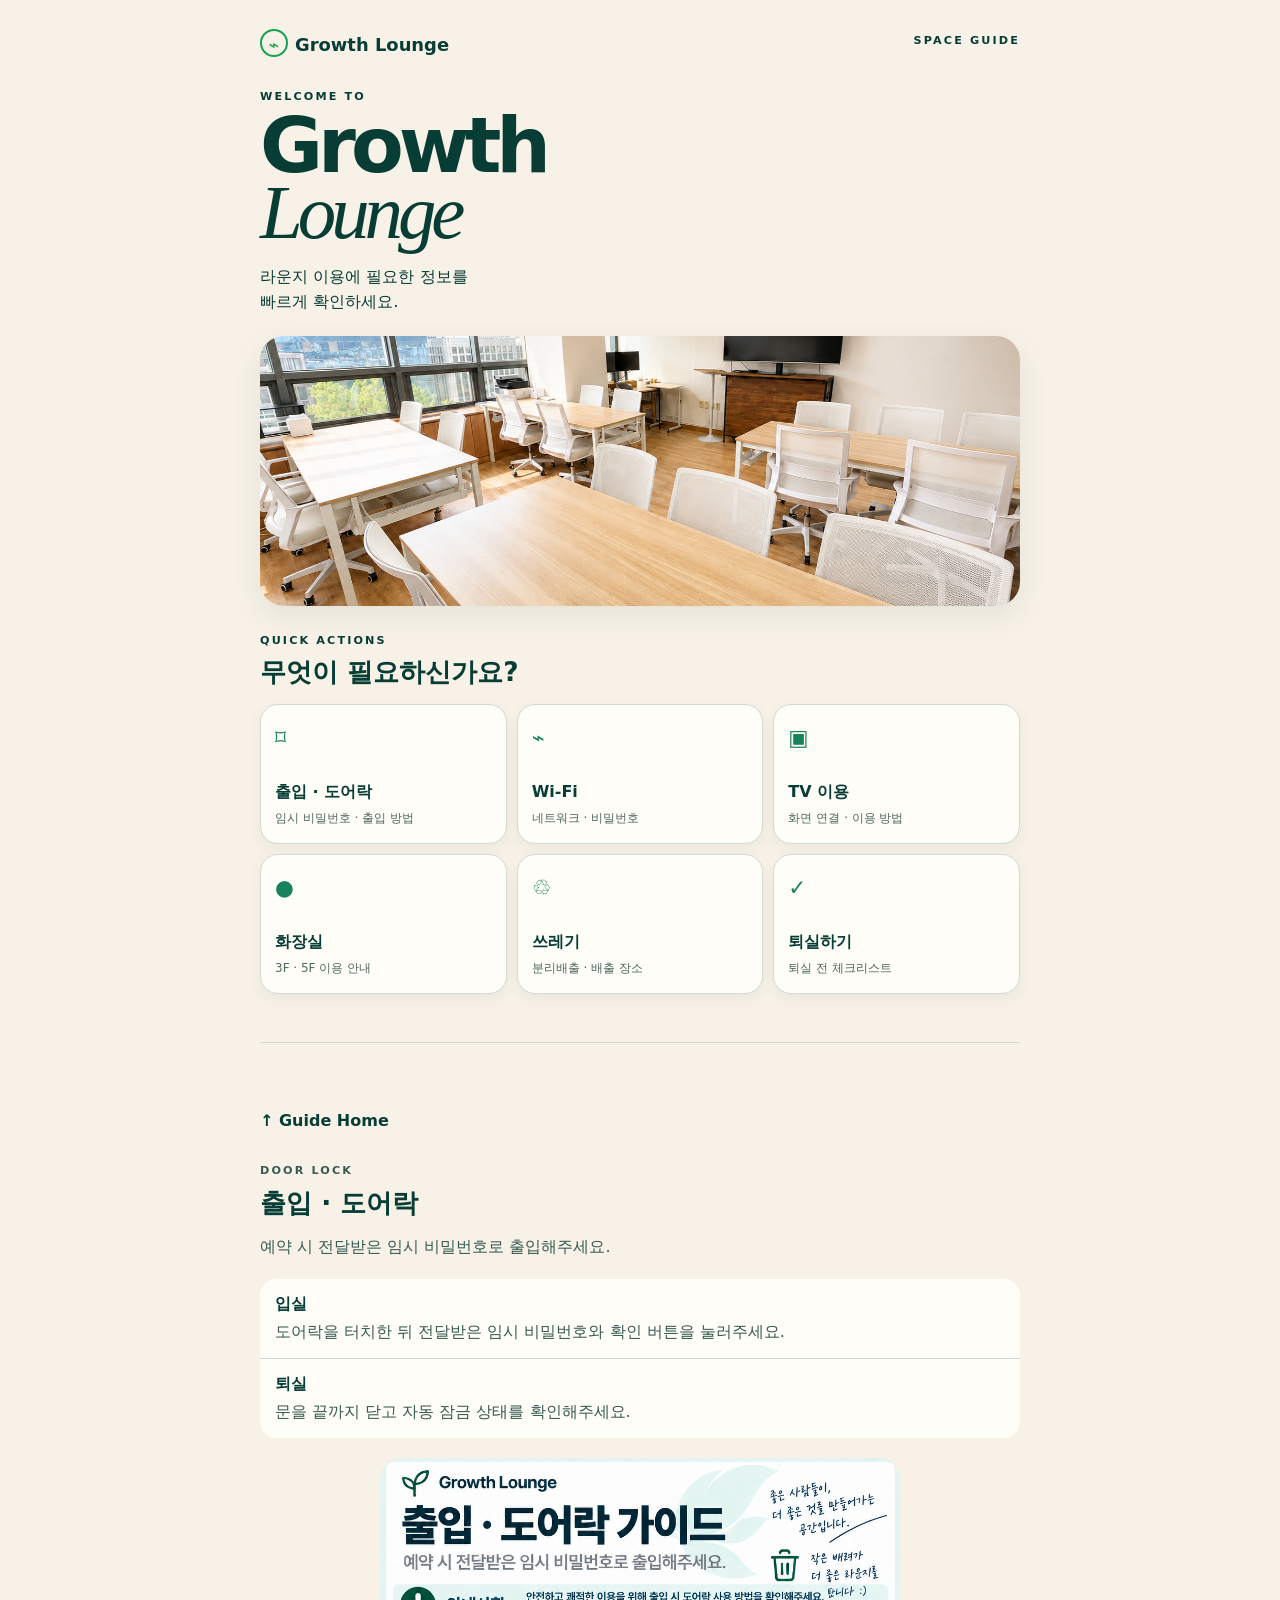
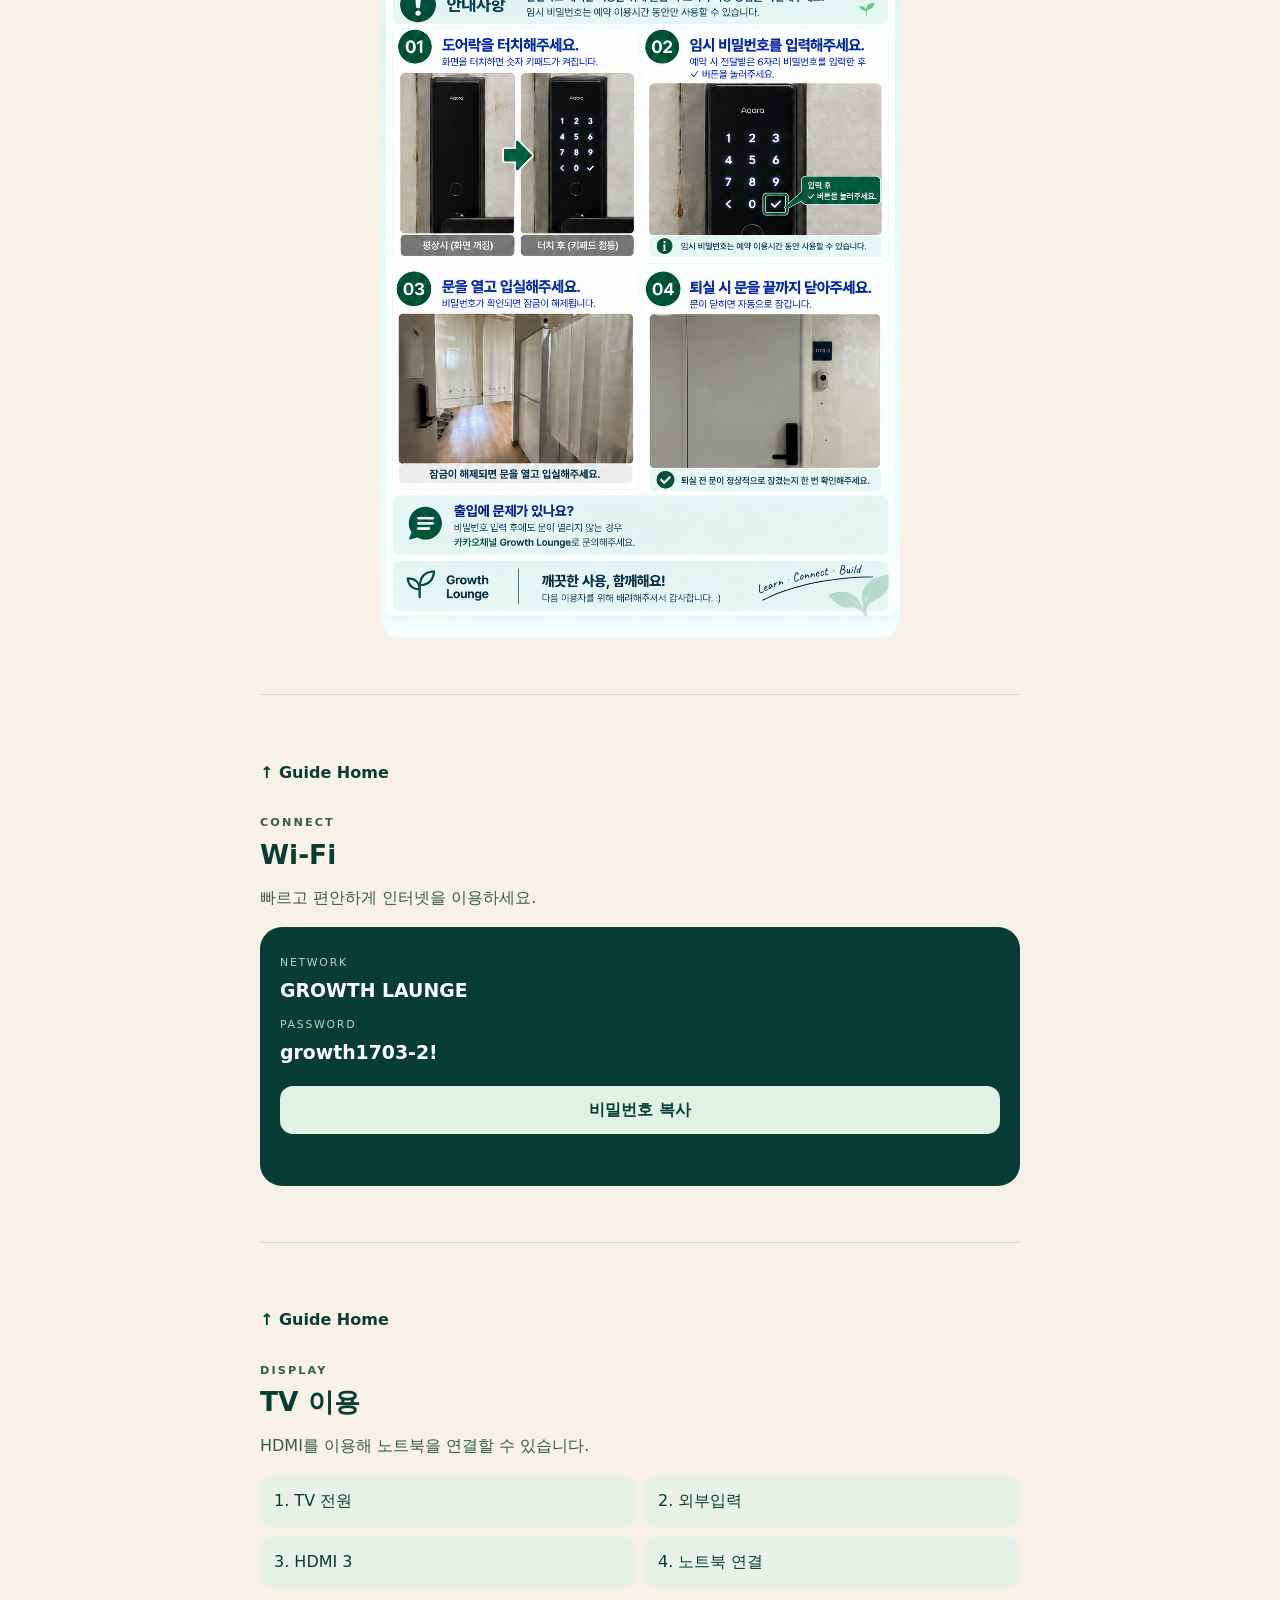
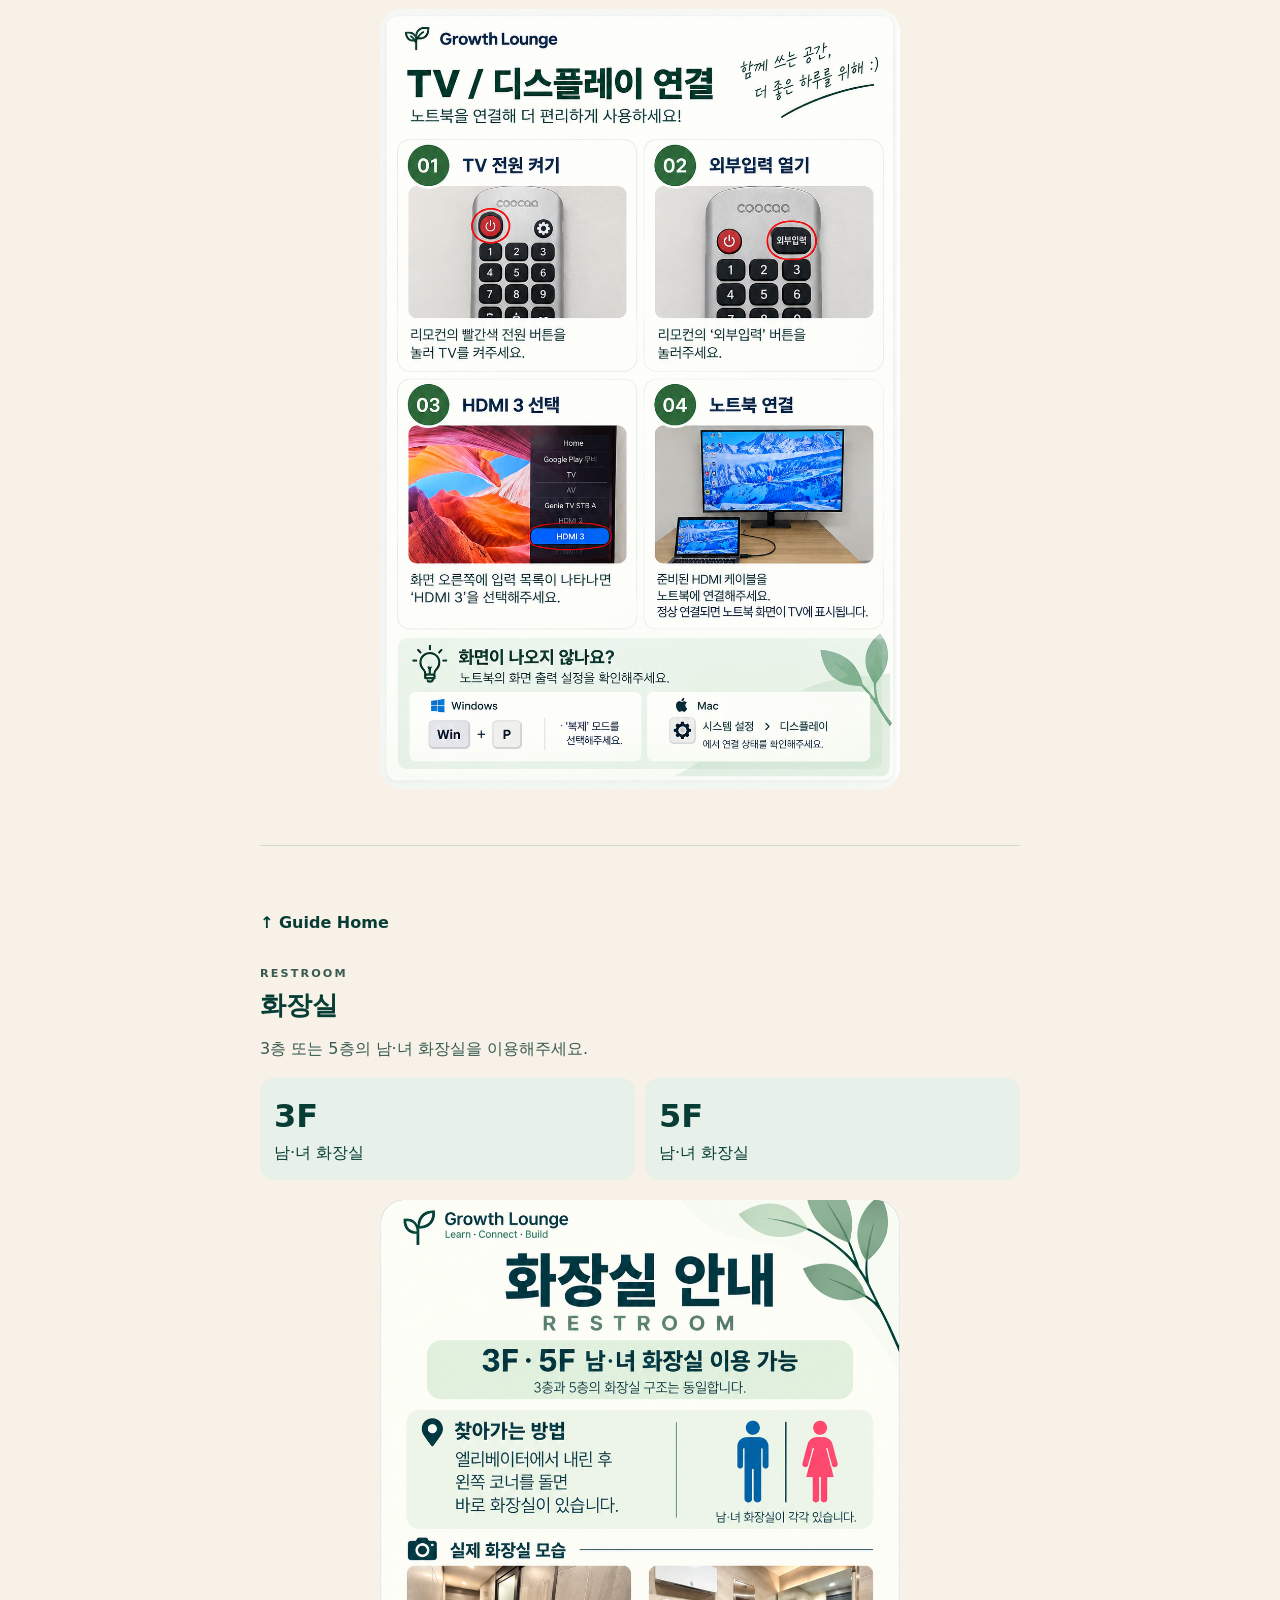
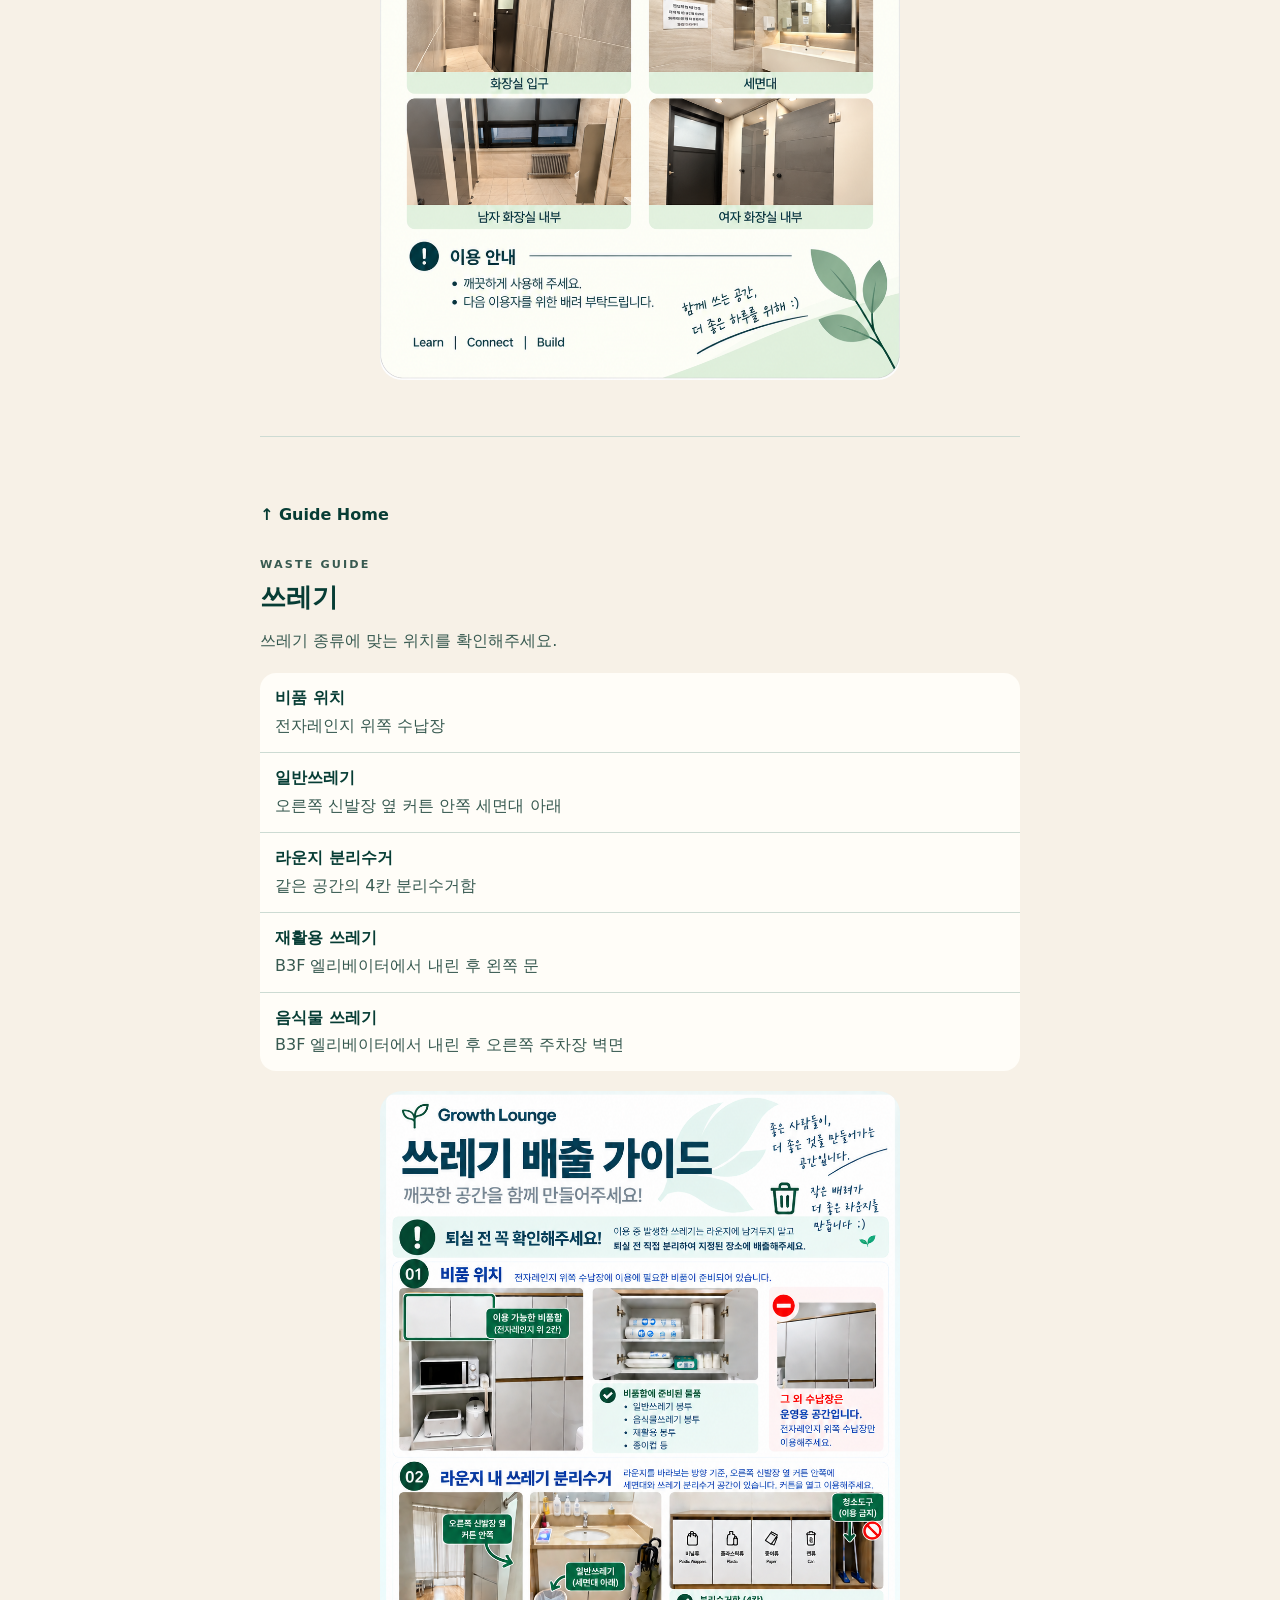
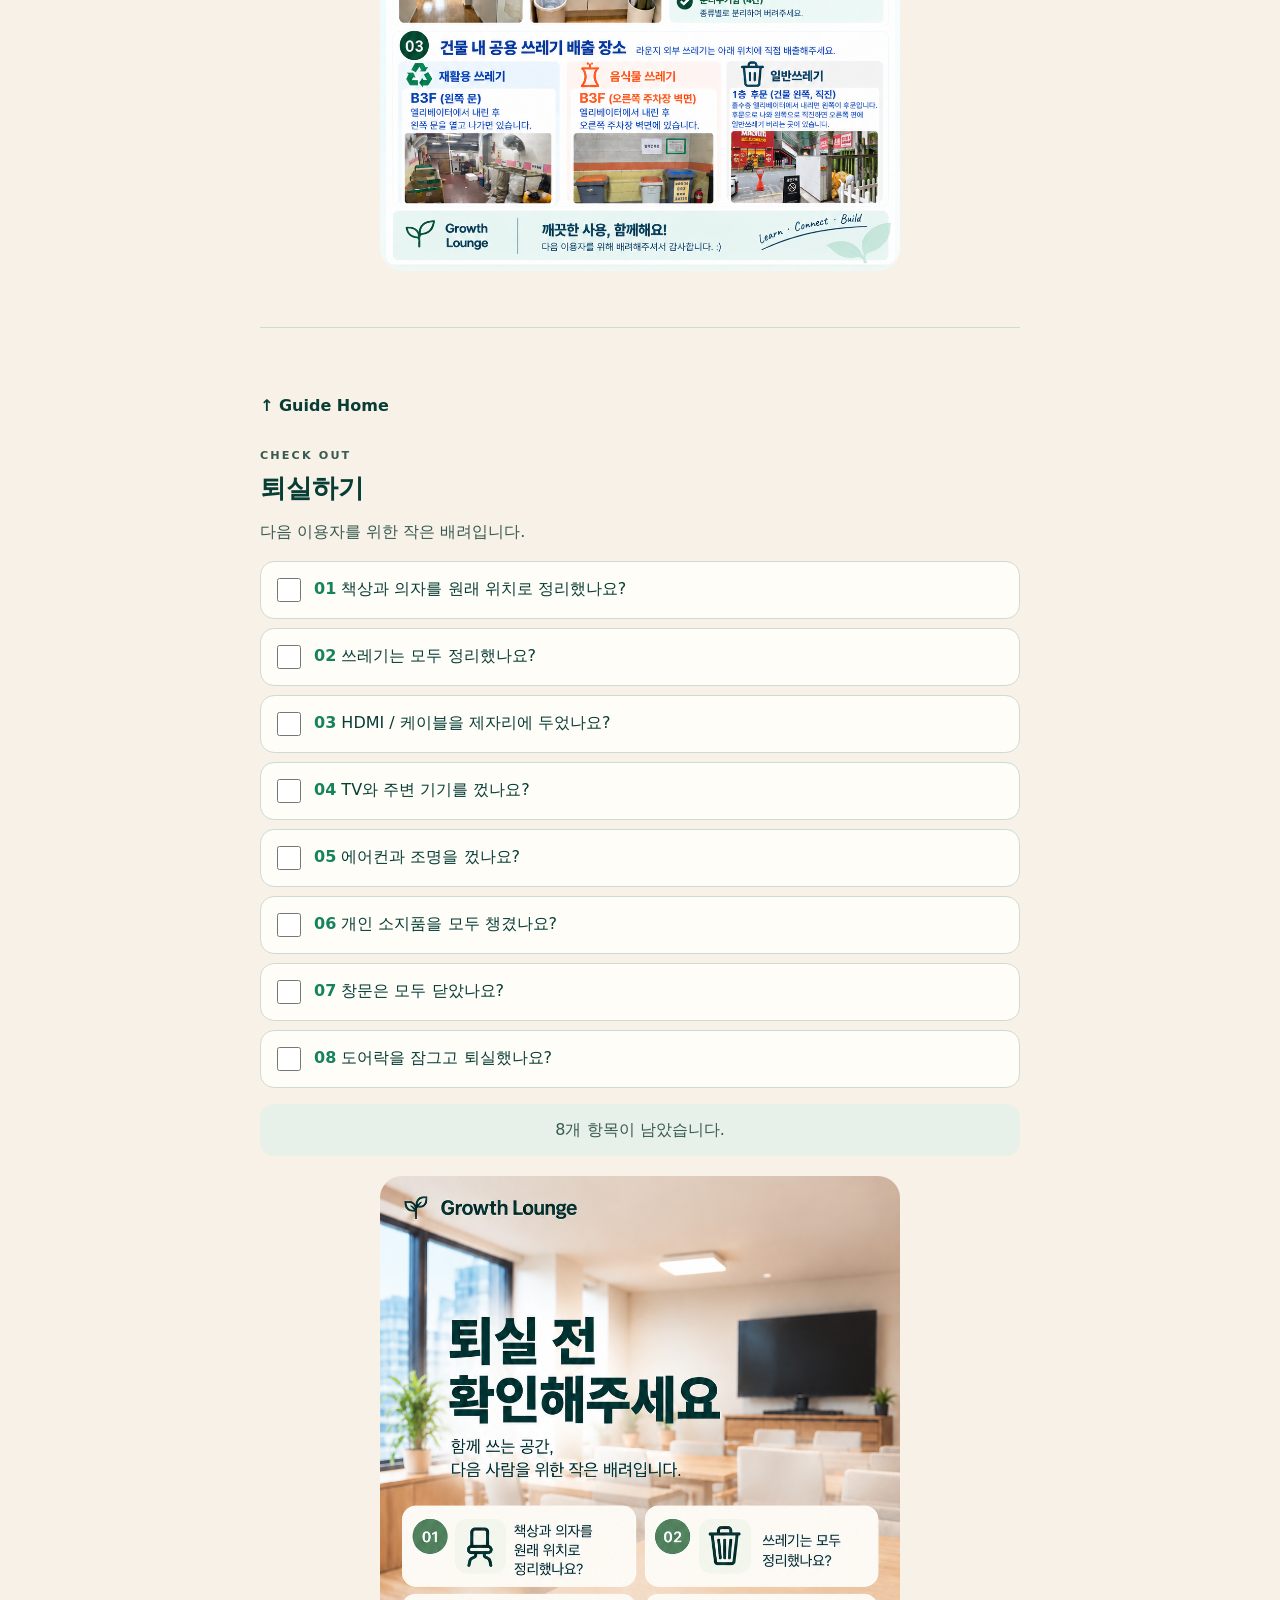
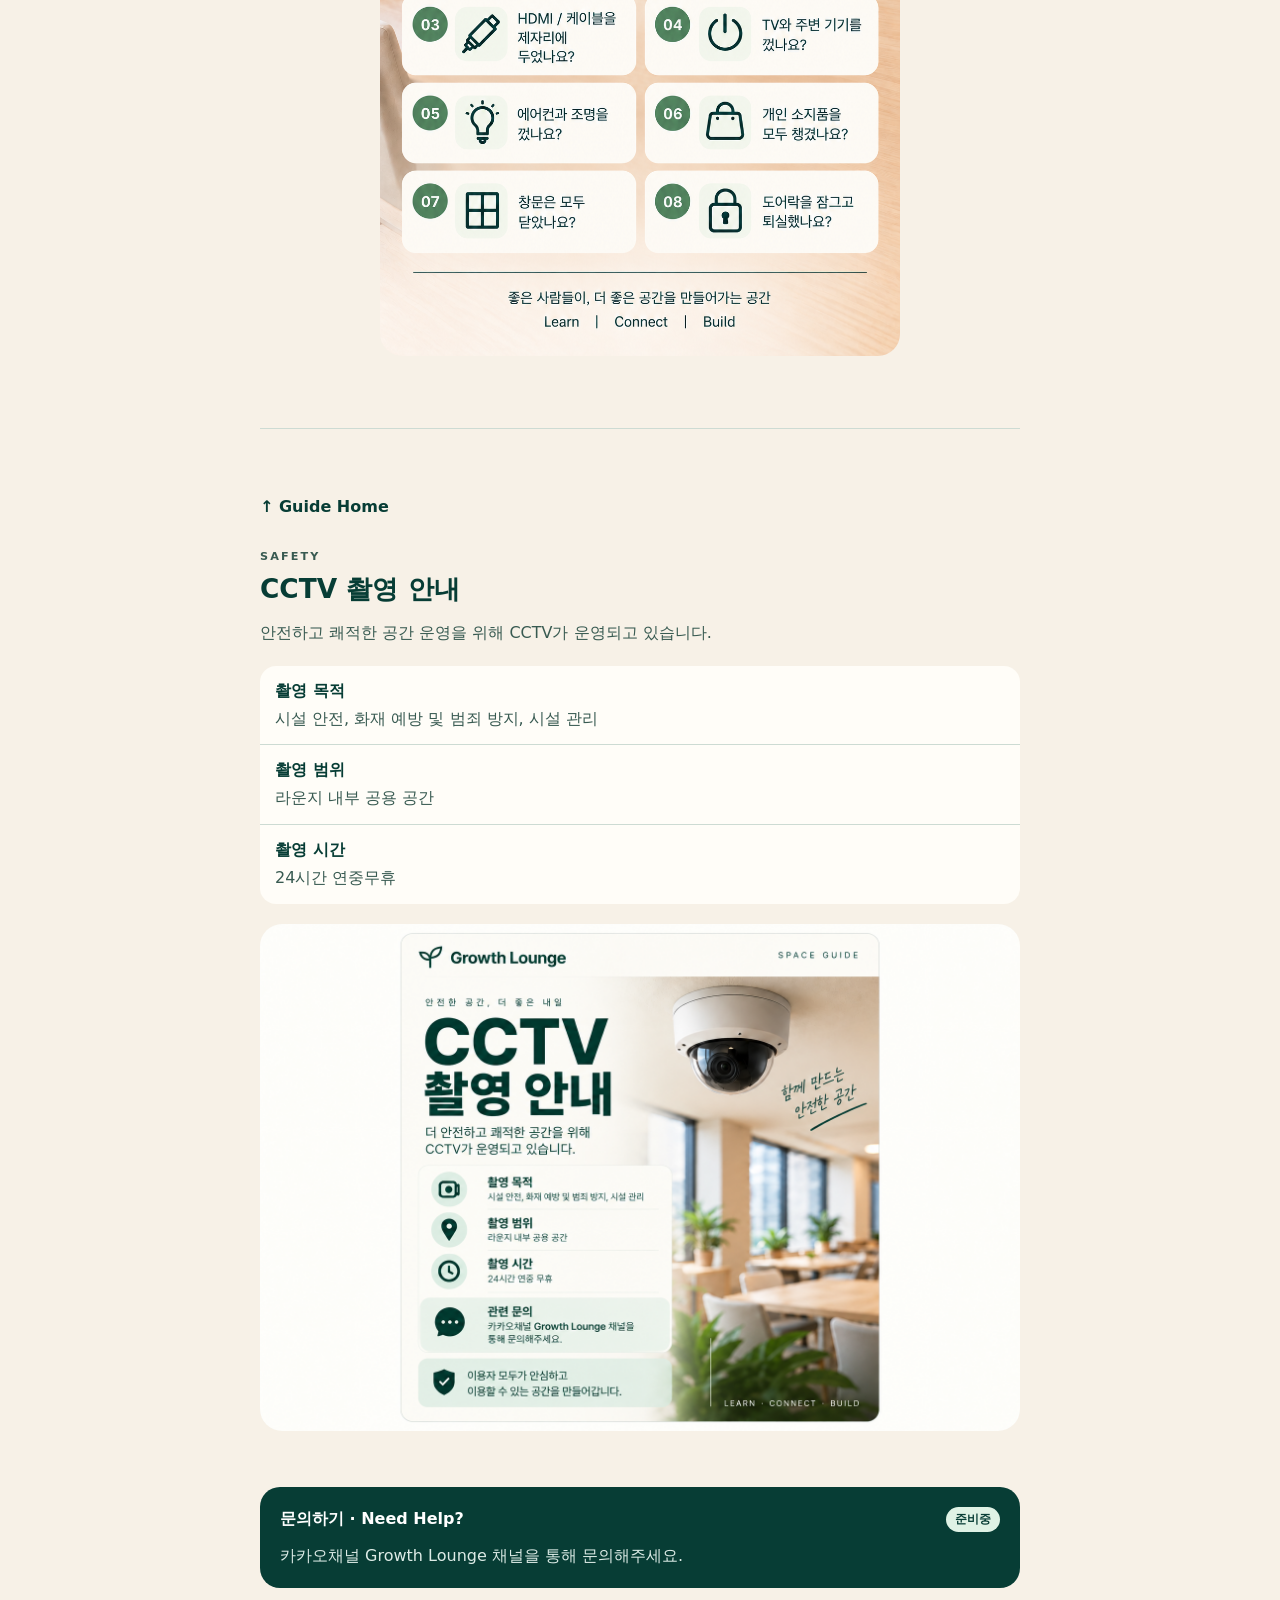
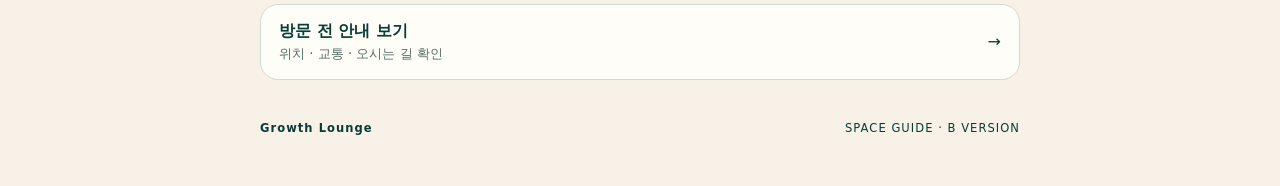
==== guide-home/index.html @ e6b0dc70 "feat: add guide home prototype" ====
<!doctype html>
<html lang="ko">
<head>
  <meta charset="utf-8">
  <meta name="viewport" content="width=device-width, initial-scale=1">
  <meta name="theme-color" content="#073d35">
  <meta name="description" content="Growth Lounge 현장 이용 정보를 작업별로 빠르게 확인하세요.">
  <title>Guide Home | Growth Lounge</title>
  <link rel="icon" href="data:image/svg+xml,%3Csvg xmlns='http://www.w3.org/2000/svg' viewBox='0 0 32 32'%3E%3Ccircle cx='16' cy='16' r='15' fill='%23073d35'/%3E%3Cpath d='M16 23V12m0 5c-5 0-8-3-8-7 5 0 8 3 8 7Zm0-3c5 0 8-3 8-7-5 0-8 3-8 7Z' fill='none' stroke='%23dff2e5' stroke-width='2'/%3E%3C/svg%3E">
  <link rel="stylesheet" href="style.css">
</head>
<body>
  <a class="skip-link" href="#main">본문으로 바로가기</a>
  <header class="site-header" id="top">
    <a class="brand" href="#home" aria-label="Growth Lounge Guide Home"><span class="sprout" aria-hidden="true">⌁</span>Growth Lounge</a>
    <span class="eyebrow">SPACE GUIDE</span>
  </header>

  <main id="main">
    <section class="home" id="home" aria-labelledby="home-title">
      <div class="welcome"><p class="eyebrow">WELCOME TO</p><h1 id="home-title">Growth<br><em>Lounge</em></h1><p>라운지 이용에 필요한 정보를<br>빠르게 확인하세요.</p></div>
      <img class="hero" src="../images/lounge_hero.png" alt="Growth Lounge 내부 전경" width="1450" height="1085">
      <nav aria-labelledby="quick-title"><div class="section-heading"><p class="eyebrow">QUICK ACTIONS</p><h2 id="quick-title">무엇이 필요하신가요?</h2></div>
        <div class="quick-grid">
          <a href="#doorlock"><span class="icon" aria-hidden="true">⌑</span><b>출입 · 도어락</b><small>임시 비밀번호 · 출입 방법</small></a>
          <a href="#wifi"><span class="icon" aria-hidden="true">⌁</span><b>Wi-Fi</b><small>네트워크 · 비밀번호</small></a>
          <a href="#tv"><span class="icon" aria-hidden="true">▣</span><b>TV 이용</b><small>화면 연결 · 이용 방법</small></a>
          <a href="#restroom"><span class="icon" aria-hidden="true">●</span><b>화장실</b><small>3F · 5F 이용 안내</small></a>
          <a href="#waste"><span class="icon" aria-hidden="true">♲</span><b>쓰레기</b><small>분리배출 · 배출 장소</small></a>
          <a href="#checkout"><span class="icon" aria-hidden="true">✓</span><b>퇴실하기</b><small>퇴실 전 체크리스트</small></a>
        </div>
      </nav>
    </section>

    <section class="detail" id="doorlock" aria-labelledby="doorlock-title"><a class="home-link" href="#home">↑ Guide Home</a><p class="eyebrow">DOOR LOCK</p><h2 id="doorlock-title">출입 · 도어락</h2><p>예약 시 전달받은 임시 비밀번호로 출입해주세요.</p><dl><div><dt>입실</dt><dd>도어락을 터치한 뒤 전달받은 임시 비밀번호와 확인 버튼을 눌러주세요.</dd></div><div><dt>퇴실</dt><dd>문을 끝까지 닫고 자동 잠금 상태를 확인해주세요.</dd></div></dl><img class="guide-image" src="../images/08_doorlock_guide.png" alt="Growth Lounge 임시 비밀번호 입력과 입실 및 퇴실 시 자동 잠금 확인 안내" width="1024" height="1536" loading="lazy"></section>

    <section class="detail" id="wifi" aria-labelledby="wifi-title"><a class="home-link" href="#home">↑ Guide Home</a><p class="eyebrow">CONNECT</p><h2 id="wifi-title">Wi-Fi</h2><p>빠르고 편안하게 인터넷을 이용하세요.</p><div class="wifi-card"><span>NETWORK</span><strong>GROWTH LAUNGE</strong><span>PASSWORD</span><strong id="wifi-password">growth1703-2!</strong><button id="copy-password" type="button">비밀번호 복사</button><p id="copy-status" role="status" aria-live="polite"></p></div></section>

    <section class="detail" id="tv" aria-labelledby="tv-title"><a class="home-link" href="#home">↑ Guide Home</a><p class="eyebrow">DISPLAY</p><h2 id="tv-title">TV 이용</h2><p>HDMI를 이용해 노트북을 연결할 수 있습니다.</p><ol class="steps"><li>TV 전원</li><li>외부입력</li><li>HDMI 3</li><li>노트북 연결</li></ol><img class="guide-image" src="../images/05_tv_guide.png" alt="Growth Lounge TV 전원, 외부입력, HDMI 3 및 노트북 연결 안내" width="1024" height="1536" loading="lazy"></section>

    <section class="detail" id="restroom" aria-labelledby="restroom-title"><a class="home-link" href="#home">↑ Guide Home</a><p class="eyebrow">RESTROOM</p><h2 id="restroom-title">화장실</h2><p>3층 또는 5층의 남·녀 화장실을 이용해주세요.</p><div class="floor-grid"><div><strong>3F</strong><span>남·녀 화장실</span></div><div><strong>5F</strong><span>남·녀 화장실</span></div></div><img class="guide-image" src="../images/04_restroom.png" alt="3층과 5층 남녀 화장실 이용 안내" width="1024" height="1536" loading="lazy"></section>

    <section class="detail" id="waste" aria-labelledby="waste-title"><a class="home-link" href="#home">↑ Guide Home</a><p class="eyebrow">WASTE GUIDE</p><h2 id="waste-title">쓰레기</h2><p>쓰레기 종류에 맞는 위치를 확인해주세요.</p><dl><div><dt>비품 위치</dt><dd>전자레인지 위쪽 수납장</dd></div><div><dt>일반쓰레기</dt><dd>오른쪽 신발장 옆 커튼 안쪽 세면대 아래</dd></div><div><dt>라운지 분리수거</dt><dd>같은 공간의 4칸 분리수거함</dd></div><div><dt>재활용 쓰레기</dt><dd>B3F 엘리베이터에서 내린 후 왼쪽 문</dd></div><div><dt>음식물 쓰레기</dt><dd>B3F 엘리베이터에서 내린 후 오른쪽 주차장 벽면</dd></div></dl><img class="guide-image" src="../images/07_waste_guide.png" alt="Growth Lounge 비품 위치와 일반, 재활용, 음식물 쓰레기 배출 안내" width="1024" height="1536" loading="lazy"></section>

    <section class="detail" id="checkout" aria-labelledby="checkout-title"><a class="home-link" href="#home">↑ Guide Home</a><p class="eyebrow">CHECK OUT</p><h2 id="checkout-title">퇴실하기</h2><p>다음 이용자를 위한 작은 배려입니다.</p><div class="checklist" id="checkout-list">
      <label><input type="checkbox"><span><b>01</b> 책상과 의자를 원래 위치로 정리했나요?</span></label><label><input type="checkbox"><span><b>02</b> 쓰레기는 모두 정리했나요?</span></label><label><input type="checkbox"><span><b>03</b> HDMI / 케이블을 제자리에 두었나요?</span></label><label><input type="checkbox"><span><b>04</b> TV와 주변 기기를 껐나요?</span></label><label><input type="checkbox"><span><b>05</b> 에어컨과 조명을 껐나요?</span></label><label><input type="checkbox"><span><b>06</b> 개인 소지품을 모두 챙겼나요?</span></label><label><input type="checkbox"><span><b>07</b> 창문은 모두 닫았나요?</span></label><label><input type="checkbox"><span><b>08</b> 도어락을 잠그고 퇴실했나요?</span></label>
    </div><p class="complete" id="complete-message" role="status" aria-live="polite">8개 항목을 확인해주세요.</p><img class="guide-image" src="../images/03_checkout.png" alt="Growth Lounge 퇴실 체크리스트" width="1024" height="1536" loading="lazy"></section>

    <section class="detail secondary" id="cctv" aria-labelledby="cctv-title"><a class="home-link" href="#home">↑ Guide Home</a><p class="eyebrow">SAFETY</p><h2 id="cctv-title">CCTV 촬영 안내</h2><p>안전하고 쾌적한 공간 운영을 위해 CCTV가 운영되고 있습니다.</p><dl><div><dt>촬영 목적</dt><dd>시설 안전, 화재 예방 및 범죄 방지, 시설 관리</dd></div><div><dt>촬영 범위</dt><dd>라운지 내부 공용 공간</dd></div><div><dt>촬영 시간</dt><dd>24시간 연중무휴</dd></div></dl><img class="guide-image landscape" src="../images/06_cctv.png" alt="Growth Lounge CCTV 촬영 목적, 범위와 시간 안내" width="1536" height="1024" loading="lazy"></section>

    <aside class="help" aria-labelledby="help-title"><div><h2 id="help-title">문의하기 · Need Help?</h2><span>준비중</span></div><p>카카오채널 Growth Lounge 채널을 통해 문의해주세요.</p></aside>
    <a class="previsit" href="../visit/"><span><b>방문 전 안내 보기</b><small>위치 · 교통 · 오시는 길 확인</small></span><span aria-hidden="true">→</span></a>
  </main>
  <footer><b>Growth Lounge</b><span>SPACE GUIDE · B VERSION</span></footer>
  <script src="app.js"></script>
</body>
</html>
---- guide-home/style.css ----
:root{--green:#073d35;--mint:#e7f1e9;--ivory:#f7f1e7;--white:#fffdf8;--line:#cddbd3;--shadow:0 10px 30px rgba(7,61,53,.08);font-family:Inter,"Noto Sans KR",system-ui,sans-serif;color:var(--green);background:var(--ivory);scroll-behavior:smooth}*{box-sizing:border-box}body{margin:0;line-height:1.55}a{color:inherit;text-decoration:none}.skip-link{position:fixed;left:1rem;top:-5rem;background:var(--green);color:#fff;padding:.75rem;z-index:20}.skip-link:focus{top:1rem}.site-header,main,footer{width:min(100% - 32px,760px);margin-inline:auto}.site-header{height:72px;display:flex;align-items:center;justify-content:space-between}.brand{font-size:1.12rem;font-weight:850}.sprout{display:inline-grid;place-items:center;width:28px;height:28px;margin-right:7px;border:2px solid #13a451;border-radius:50%;color:#13a451}.eyebrow{font-size:.7rem;letter-spacing:.19em;font-weight:800;margin:0 0 .45rem}.home{padding-bottom:3rem}.welcome h1{font-size:clamp(2.4rem,12vw,4.8rem);line-height:.87;letter-spacing:-.065em;margin:.3rem 0 1rem}.welcome h1 em{font-family:Georgia,serif;font-weight:400}.welcome>p:last-child{font-size:1.03rem}.hero{display:block;width:100%;height:clamp(150px,43vw,270px);object-fit:cover;object-position:center 55%;border-radius:24px;margin:1.35rem 0 1.6rem;box-shadow:var(--shadow)}.section-heading h2,.detail h2{font-size:1.65rem;line-height:1.2;margin:.2rem 0 1rem}.quick-grid{display:grid;grid-template-columns:repeat(2,minmax(0,1fr));gap:10px}.quick-grid a{min-height:126px;padding:16px 14px;background:var(--white);border:1px solid var(--line);border-radius:18px;display:flex;flex-direction:column;box-shadow:0 5px 16px rgba(7,61,53,.05)}.quick-grid .icon{font-size:1.35rem;color:#16835d;margin-bottom:auto}.quick-grid b{font-size:1rem}.quick-grid small{font-size:.75rem;color:#4c675f;margin-top:4px;overflow-wrap:anywhere}.detail{scroll-margin-top:12px;padding:2.2rem 0 3.5rem;border-top:1px solid var(--line)}.detail>p{color:#385a51}.home-link{display:inline-flex;min-height:44px;align-items:center;font-weight:750;margin-bottom:1.2rem}.detail dl{margin:1.25rem 0}.detail dl div{background:var(--white);padding:13px 15px;border-bottom:1px solid var(--line)}.detail dl div:first-child{border-radius:16px 16px 0 0}.detail dl div:last-child{border-radius:0 0 16px 16px;border:0}dt{font-weight:800}dd{margin:.2rem 0 0;color:#385a51}.guide-image{display:block;width:100%;height:auto;border-radius:22px;margin-top:1.25rem;background:#eee}.wifi-card{background:var(--green);color:#fff;border-radius:22px;padding:20px;display:grid;gap:4px}.wifi-card span{font-size:.68rem;letter-spacing:.16em;color:#b9d4cb;margin-top:8px}.wifi-card strong{font-size:1.18rem;overflow-wrap:anywhere}.wifi-card button{min-height:48px;margin-top:15px;border:0;border-radius:13px;background:#dff2e5;color:var(--green);font:inherit;font-weight:800}.wifi-card p{min-height:1.4em;margin:5px 0 0;color:#fff}.steps{display:grid;grid-template-columns:repeat(2,1fr);gap:8px;padding:0;list-style-position:inside}.steps li,.floor-grid div{background:var(--mint);padding:14px;border-radius:14px}.floor-grid{display:grid;grid-template-columns:1fr 1fr;gap:10px}.floor-grid div{display:flex;flex-direction:column}.floor-grid strong{font-size:2rem}.checklist{display:grid;gap:9px}.checklist label{min-height:58px;background:var(--white);border:1px solid var(--line);border-radius:14px;padding:12px;display:flex;align-items:center;gap:10px}.checklist input{width:24px;height:24px;flex:0 0 auto;accent-color:#16835d}.checklist b{color:#16835d}.complete{padding:14px;text-align:center;background:var(--mint);border-radius:14px}.secondary{margin-top:1rem}.help{margin:0 0 1rem;padding:20px;border-radius:20px;background:var(--green);color:#fff}.help div{display:flex;gap:12px;align-items:center;justify-content:space-between}.help h2{font-size:1rem;margin:0}.help span{background:#dff2e5;color:var(--green);border-radius:999px;padding:4px 9px;font-size:.72rem;font-weight:800}.help p{margin:.7rem 0 0;color:#dcebe6}.previsit{min-height:72px;padding:14px 18px;background:var(--white);border:1px solid var(--line);border-radius:18px;display:flex;justify-content:space-between;align-items:center}.previsit span:first-child{display:flex;flex-direction:column}.previsit small{color:#547067}footer{padding:2.5rem 0 3rem;display:flex;justify-content:space-between;gap:1rem;font-size:.72rem;letter-spacing:.09em}a:focus-visible,button:focus-visible,input:focus-visible{outline:3px solid #f1a93b;outline-offset:3px}@media(min-width:600px){.site-header{height:88px}.quick-grid{grid-template-columns:repeat(3,1fr)}.quick-grid a{min-height:140px}.detail{padding-block:3.5rem}.guide-image:not(.landscape){width:min(76%,520px);margin-inline:auto}}@media(max-width:370px){.site-header,main,footer{width:min(100% - 24px,760px)}.quick-grid a{padding:14px 11px}.quick-grid b{font-size:.94rem}.quick-grid small{font-size:.7rem}}
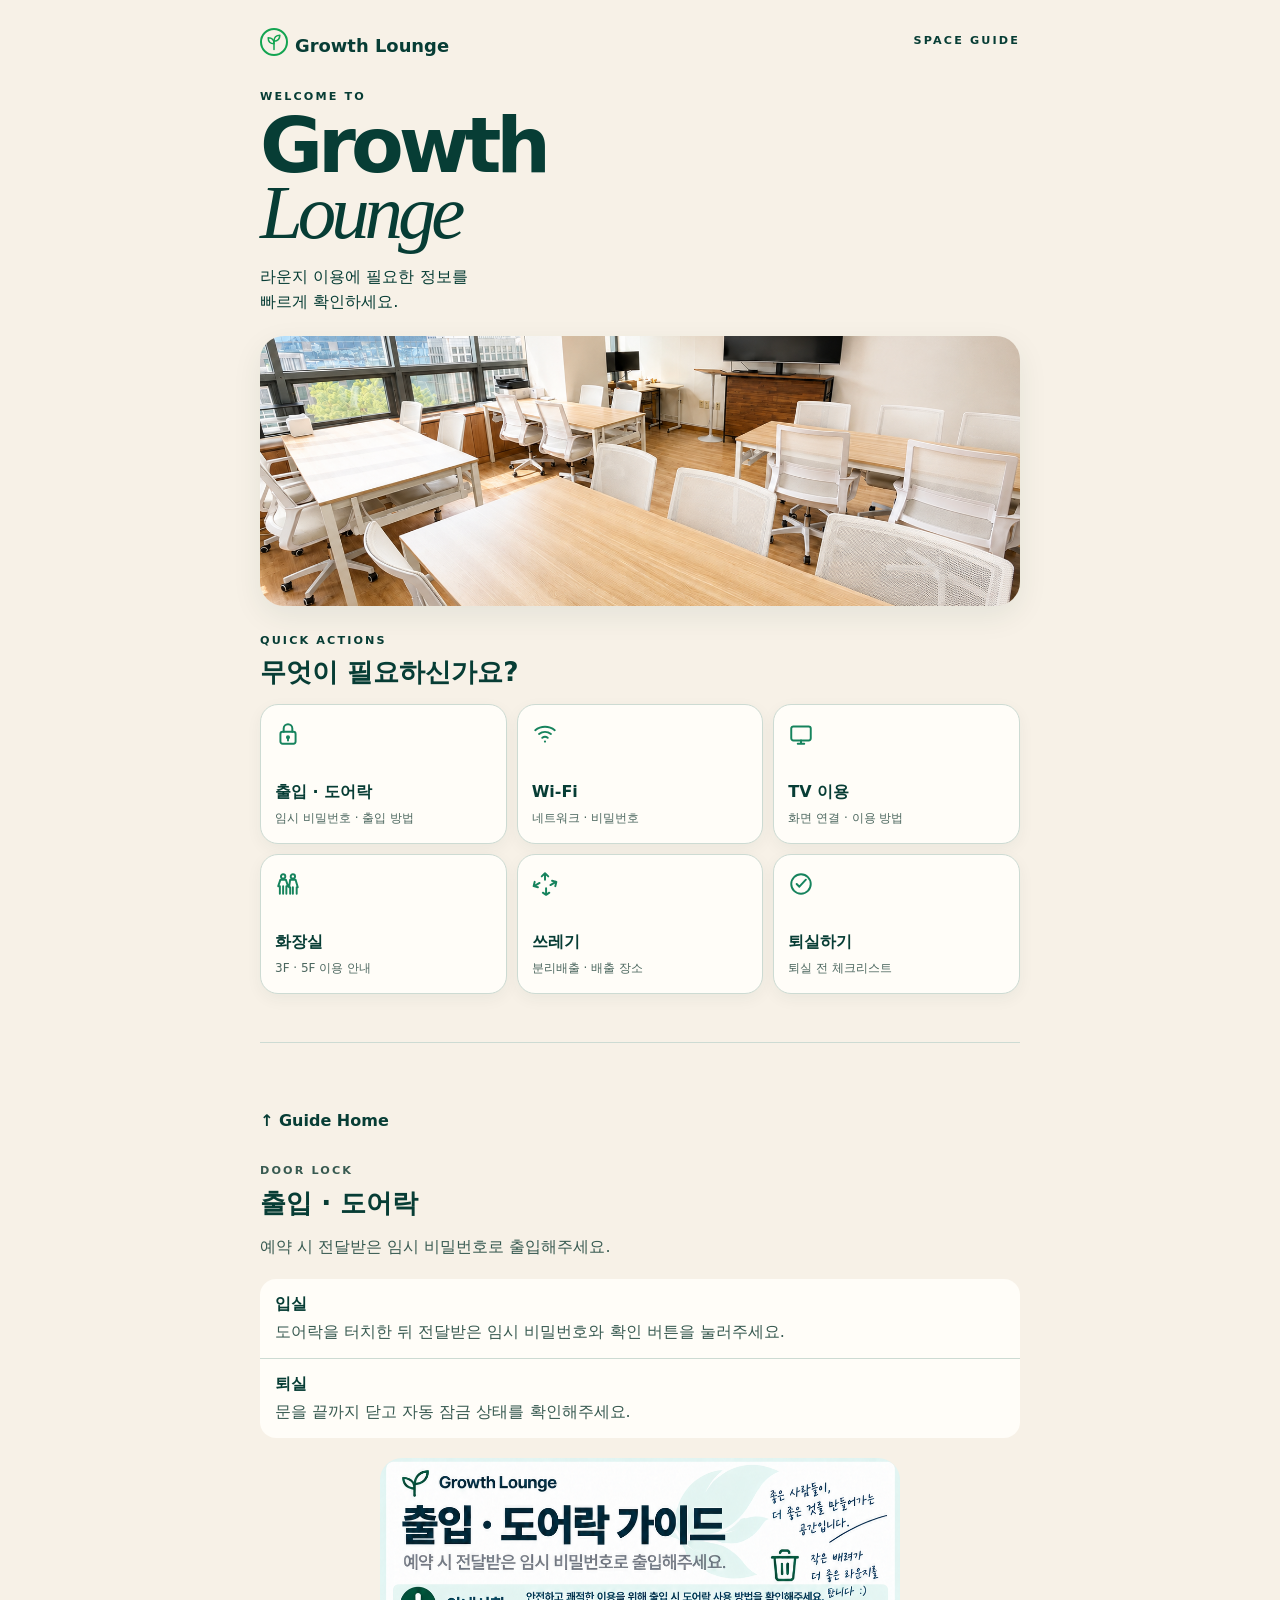
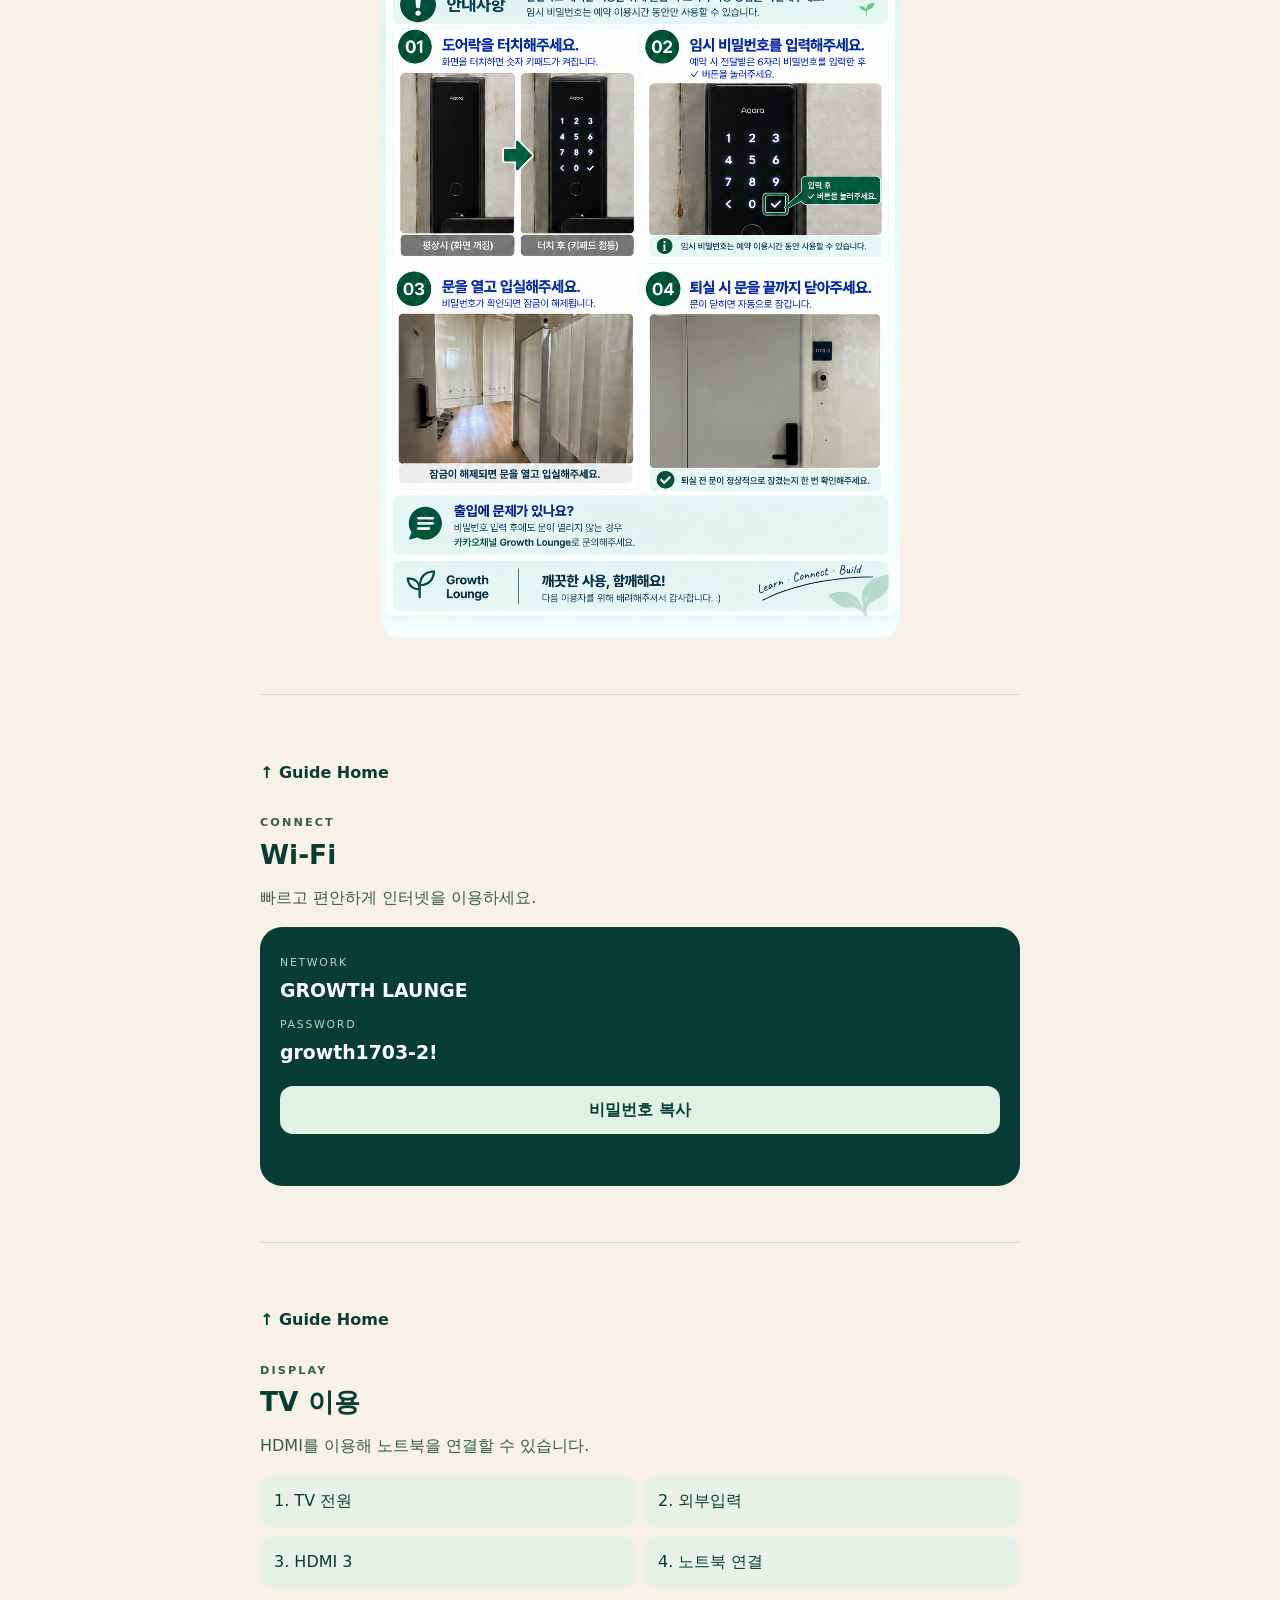
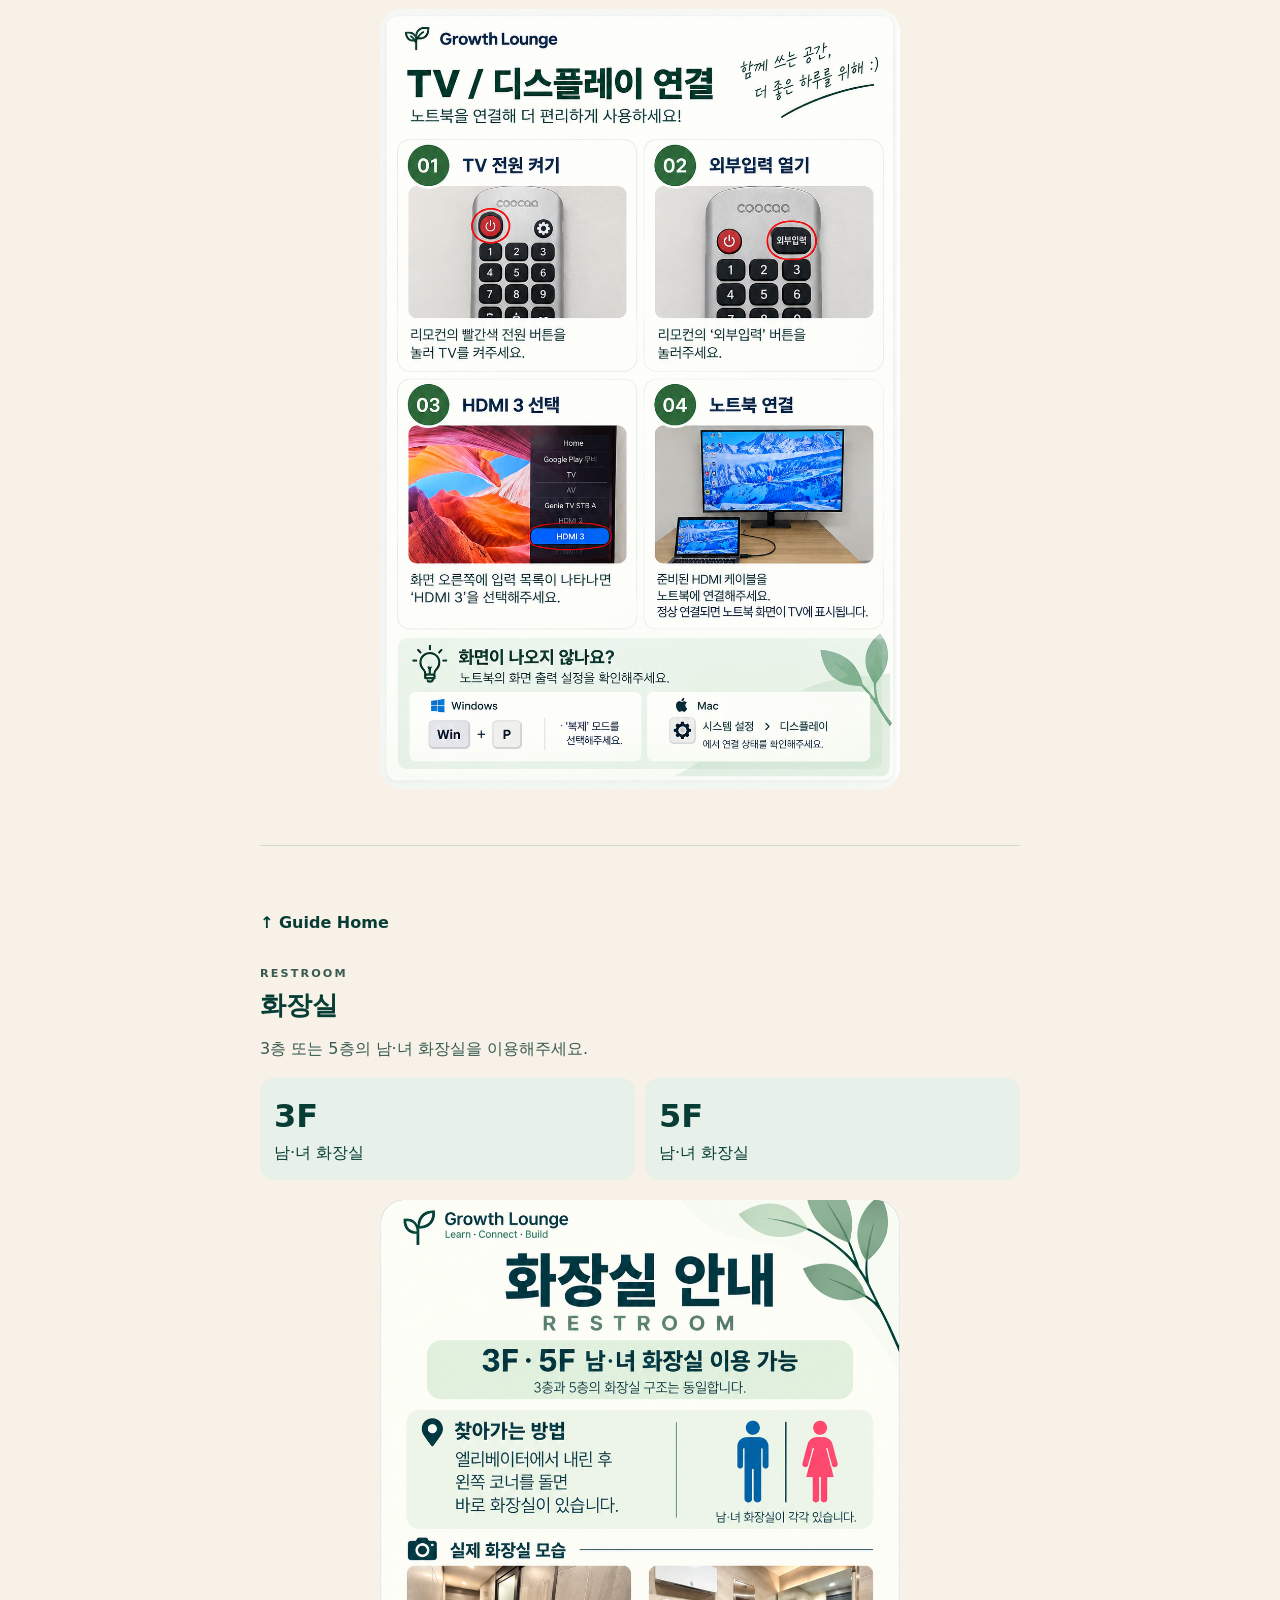
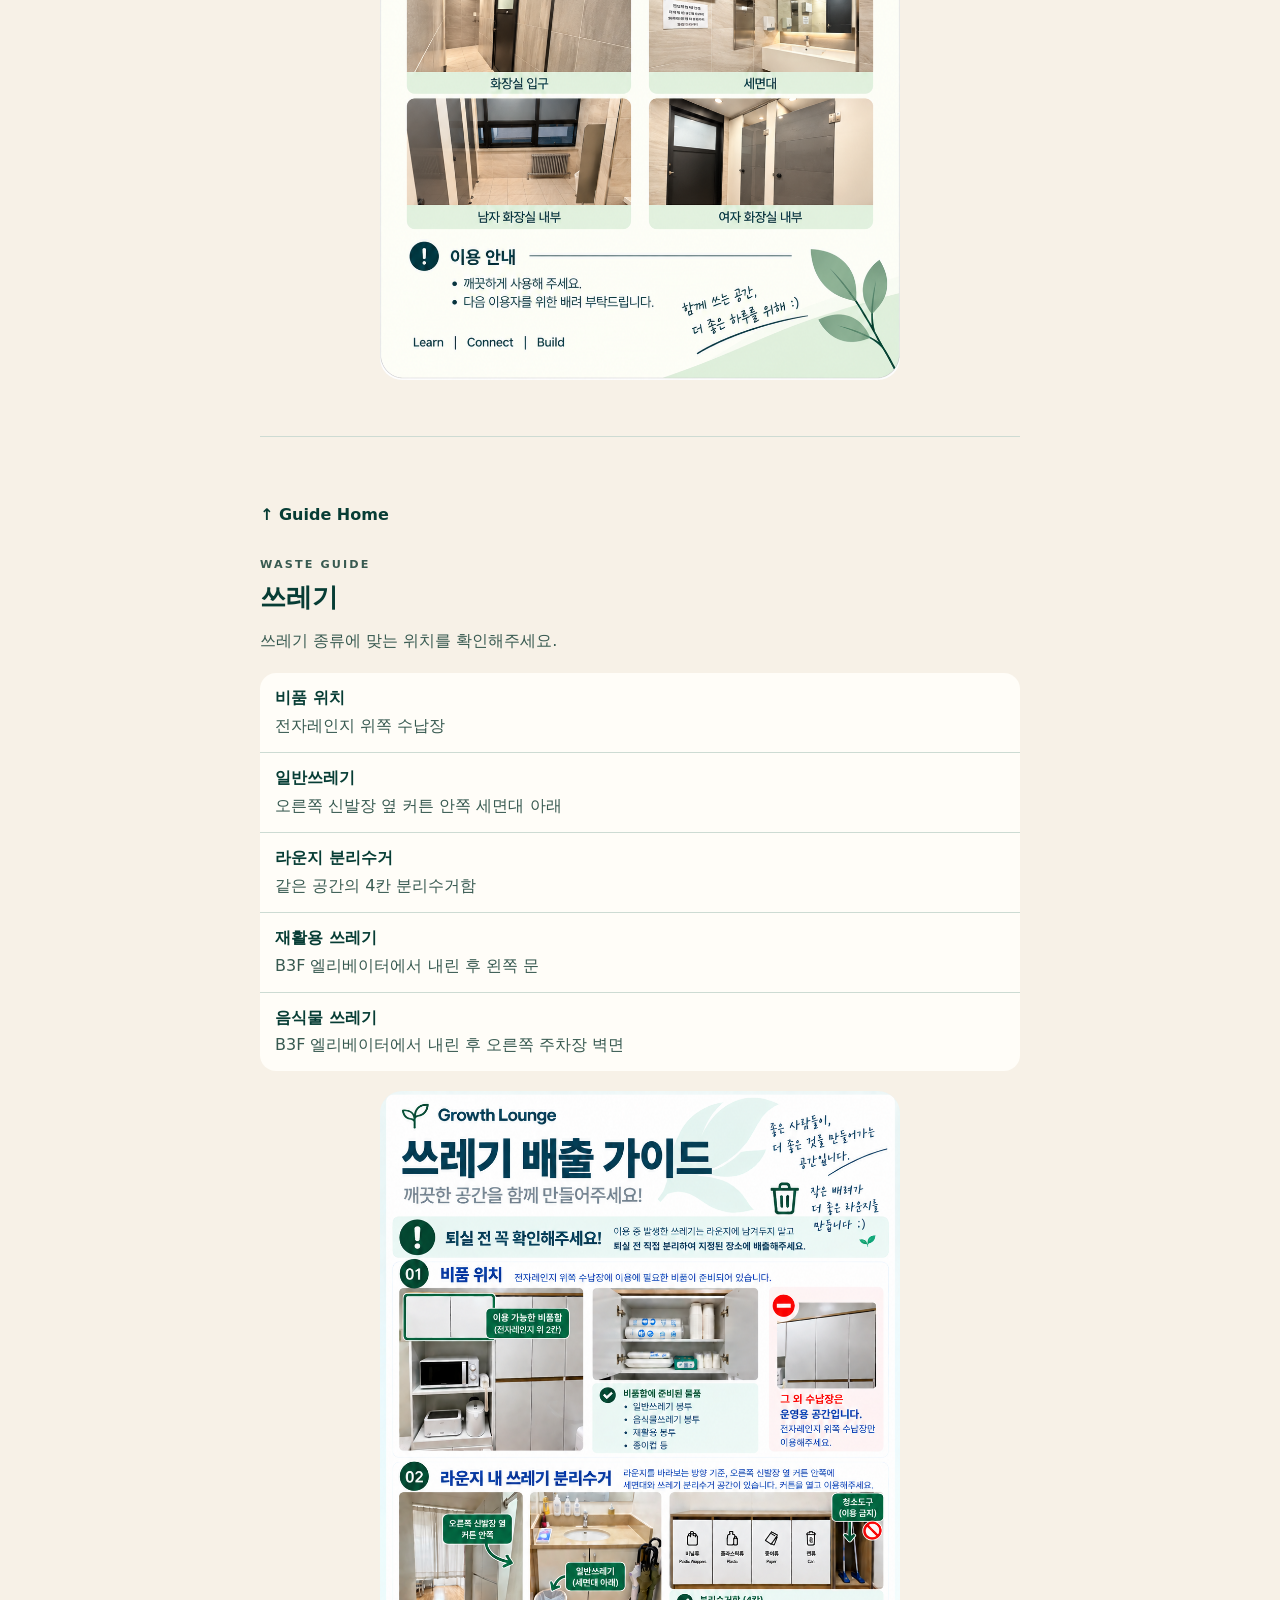
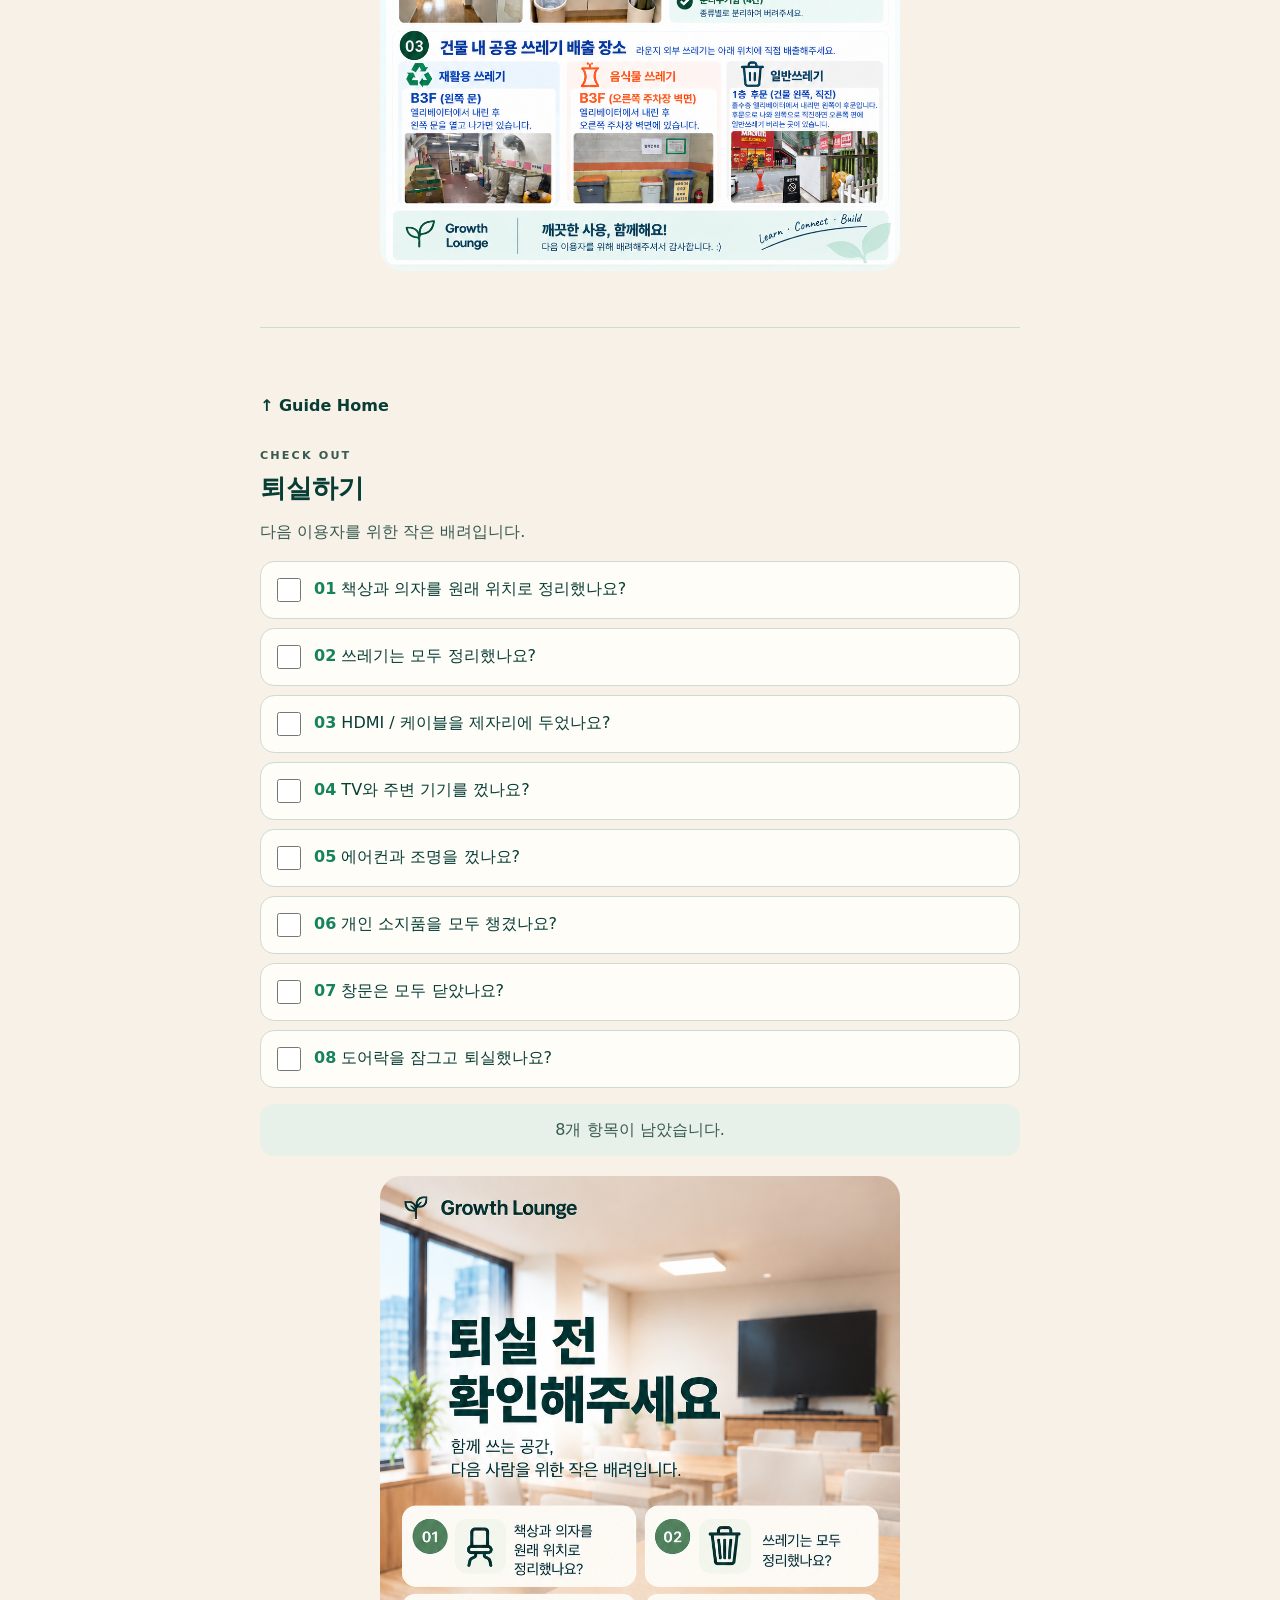
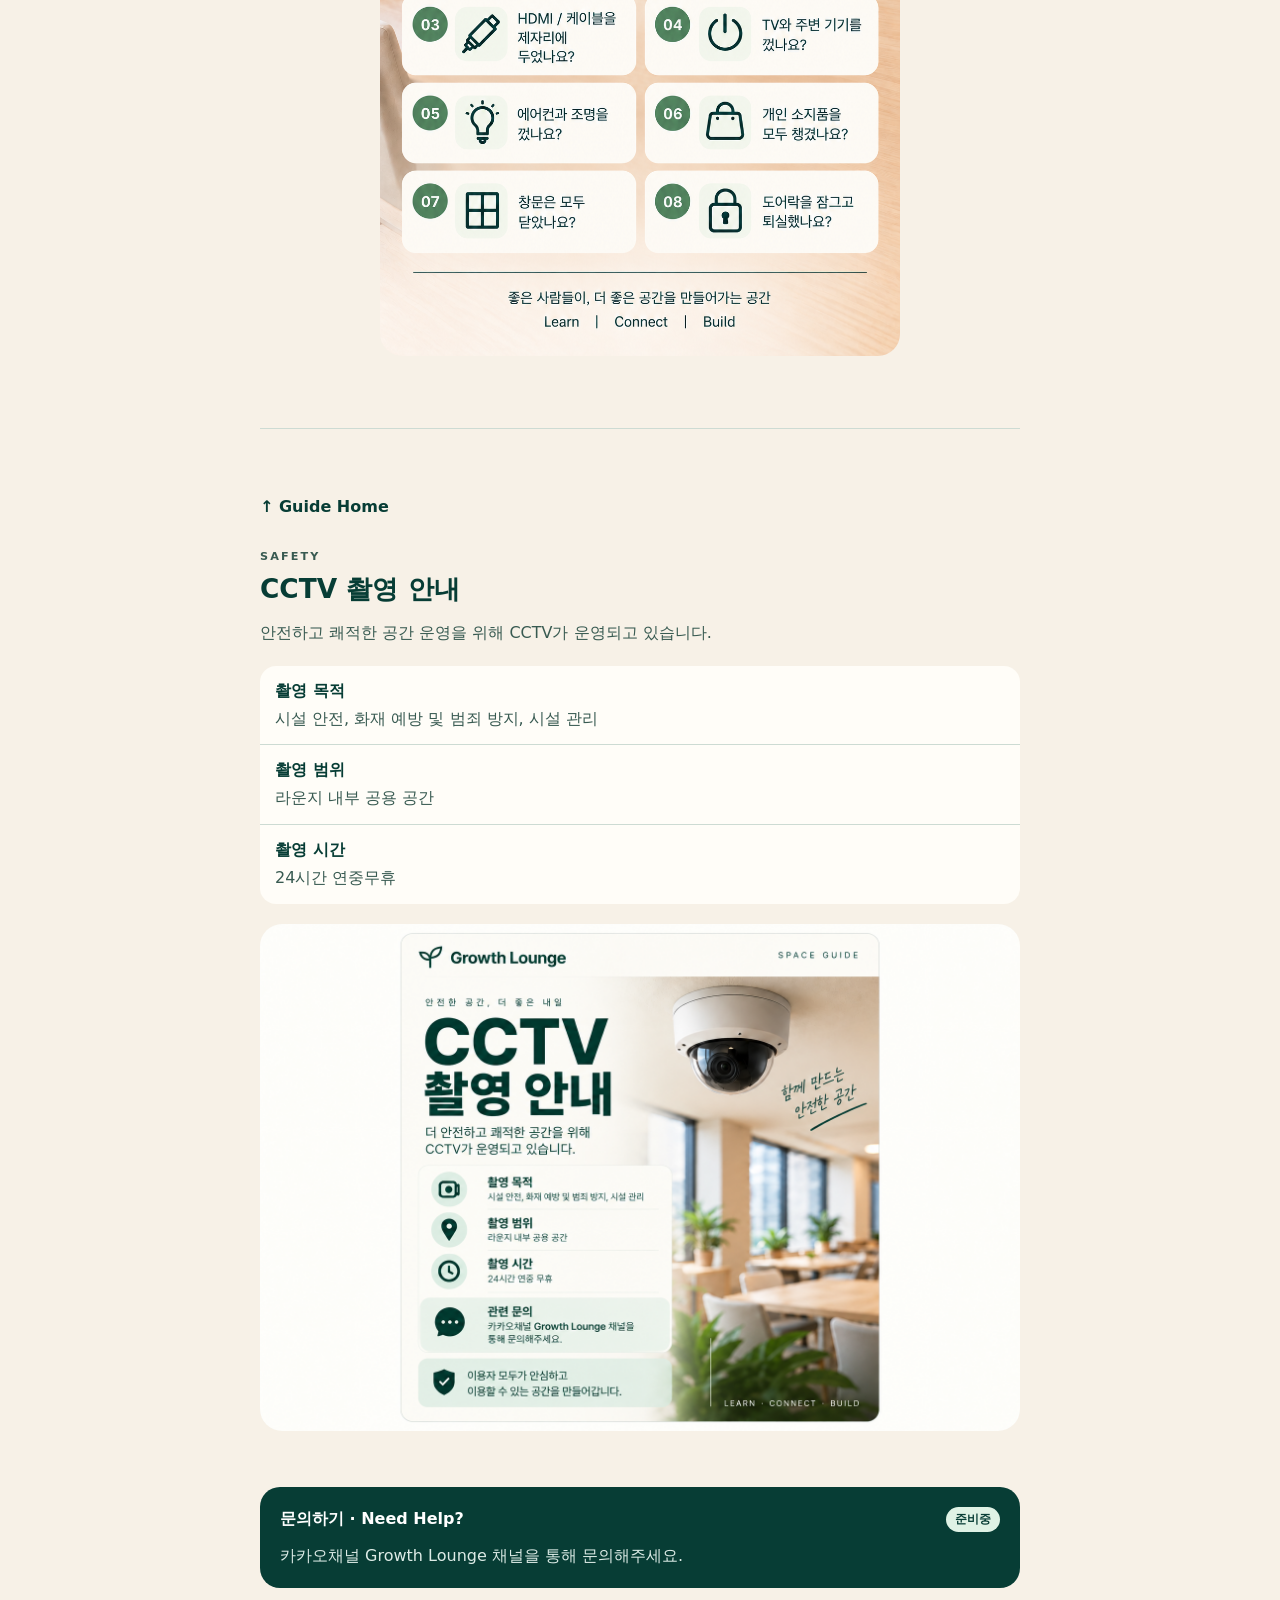
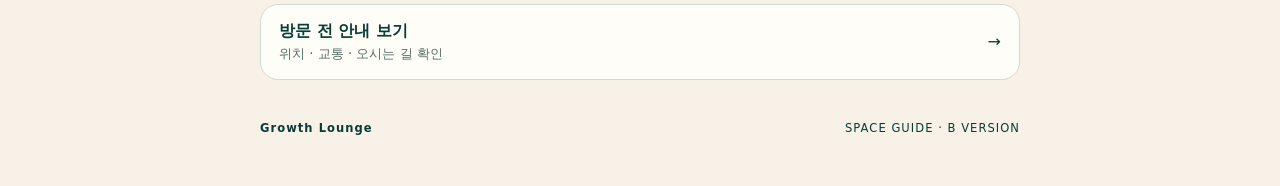
==== commit 2aa9b267: "fix: correct guide home icons" ====
--- a/guide-home/index.html
+++ b/guide-home/index.html
@@ -8,11 +8,12 @@
   <title>Guide Home | Growth Lounge</title>
   <link rel="icon" href="data:image/svg+xml,%3Csvg xmlns='http://www.w3.org/2000/svg' viewBox='0 0 32 32'%3E%3Ccircle cx='16' cy='16' r='15' fill='%23073d35'/%3E%3Cpath d='M16 23V12m0 5c-5 0-8-3-8-7 5 0 8 3 8 7Zm0-3c5 0 8-3 8-7-5 0-8 3-8 7Z' fill='none' stroke='%23dff2e5' stroke-width='2'/%3E%3C/svg%3E">
   <link rel="stylesheet" href="style.css">
+  <style>.sprout svg{width:20px;height:20px;fill:none;stroke:currentColor;stroke-width:1.8;stroke-linecap:round;stroke-linejoin:round}.quick-grid .icon{display:block;width:26px;height:26px;font-size:0}.quick-grid .icon svg{display:block;width:100%;height:100%;fill:none;stroke:currentColor;stroke-width:1.8;stroke-linecap:round;stroke-linejoin:round}</style>
 </head>
 <body>
   <a class="skip-link" href="#main">본문으로 바로가기</a>
   <header class="site-header" id="top">
-    <a class="brand" href="#home" aria-label="Growth Lounge Guide Home"><span class="sprout" aria-hidden="true">⌁</span>Growth Lounge</a>
+    <a class="brand" href="#home" aria-label="Growth Lounge Guide Home"><span class="sprout" aria-hidden="true"><svg viewBox="0 0 24 24"><path d="M12 21V10"/><path d="M12 14C7.5 14 5 11.6 5 7c4.5 0 7 2.4 7 7Z"/><path d="M12 11c0-4.5 2.5-7 7-7 0 4.5-2.5 7-7 7Z"/></svg></span>Growth Lounge</a>
     <span class="eyebrow">SPACE GUIDE</span>
   </header>
 
@@ -22,12 +23,12 @@
       <img class="hero" src="../images/lounge_hero.png" alt="Growth Lounge 내부 전경" width="1450" height="1085">
       <nav aria-labelledby="quick-title"><div class="section-heading"><p class="eyebrow">QUICK ACTIONS</p><h2 id="quick-title">무엇이 필요하신가요?</h2></div>
         <div class="quick-grid">
-          <a href="#doorlock"><span class="icon" aria-hidden="true">⌑</span><b>출입 · 도어락</b><small>임시 비밀번호 · 출입 방법</small></a>
-          <a href="#wifi"><span class="icon" aria-hidden="true">⌁</span><b>Wi-Fi</b><small>네트워크 · 비밀번호</small></a>
-          <a href="#tv"><span class="icon" aria-hidden="true">▣</span><b>TV 이용</b><small>화면 연결 · 이용 방법</small></a>
-          <a href="#restroom"><span class="icon" aria-hidden="true">●</span><b>화장실</b><small>3F · 5F 이용 안내</small></a>
-          <a href="#waste"><span class="icon" aria-hidden="true">♲</span><b>쓰레기</b><small>분리배출 · 배출 장소</small></a>
-          <a href="#checkout"><span class="icon" aria-hidden="true">✓</span><b>퇴실하기</b><small>퇴실 전 체크리스트</small></a>
+          <a href="#doorlock"><span class="icon" aria-hidden="true"><svg viewBox="0 0 24 24"><rect x="5" y="10" width="14" height="11" rx="2"/><path d="M8 10V7a4 4 0 0 1 8 0v3"/><circle cx="12" cy="15" r="1"/><path d="M12 16v2"/></svg></span><b>출입 · 도어락</b><small>임시 비밀번호 · 출입 방법</small></a>
+          <a href="#wifi"><span class="icon" aria-hidden="true"><svg viewBox="0 0 24 24"><path d="M3 8.5a14 14 0 0 1 18 0"/><path d="M6.5 12a9 9 0 0 1 11 0"/><path d="M9.5 15.5a4 4 0 0 1 5 0"/><circle cx="12" cy="19" r="1" fill="currentColor" stroke="none"/></svg></span><b>Wi-Fi</b><small>네트워크 · 비밀번호</small></a>
+          <a href="#tv"><span class="icon" aria-hidden="true"><svg viewBox="0 0 24 24"><rect x="3" y="5" width="18" height="13" rx="2"/><path d="M9 21h6M12 18v3"/></svg></span><b>TV 이용</b><small>화면 연결 · 이용 방법</small></a>
+          <a href="#restroom"><span class="icon" aria-hidden="true"><svg viewBox="0 0 24 24"><circle cx="7.5" cy="5" r="2"/><circle cx="16.5" cy="5" r="2"/><path d="M4.5 21v-7H3l2-6h5l2 6h-1.5v7M14 21v-6h-1l1-7h5l2 7h-1v6M7.5 14v7M16.5 15v6"/></svg></span><b>화장실</b><small>3F · 5F 이용 안내</small></a>
+          <a href="#waste"><span class="icon" aria-hidden="true"><svg viewBox="0 0 24 24"><path d="m9 5 3-3 3 3M12 2v6M18.5 9l4 1-1 4M22 10l-5 3M16 20l-3 2-3-2M13 22v-6M5.5 15l-4-1 1-4M2 14l5-3"/></svg></span><b>쓰레기</b><small>분리배출 · 배출 장소</small></a>
+          <a href="#checkout"><span class="icon" aria-hidden="true"><svg viewBox="0 0 24 24"><circle cx="12" cy="12" r="9"/><path d="m8 12 2.5 2.5L16.5 8"/></svg></span><b>퇴실하기</b><small>퇴실 전 체크리스트</small></a>
         </div>
       </nav>
     </section>
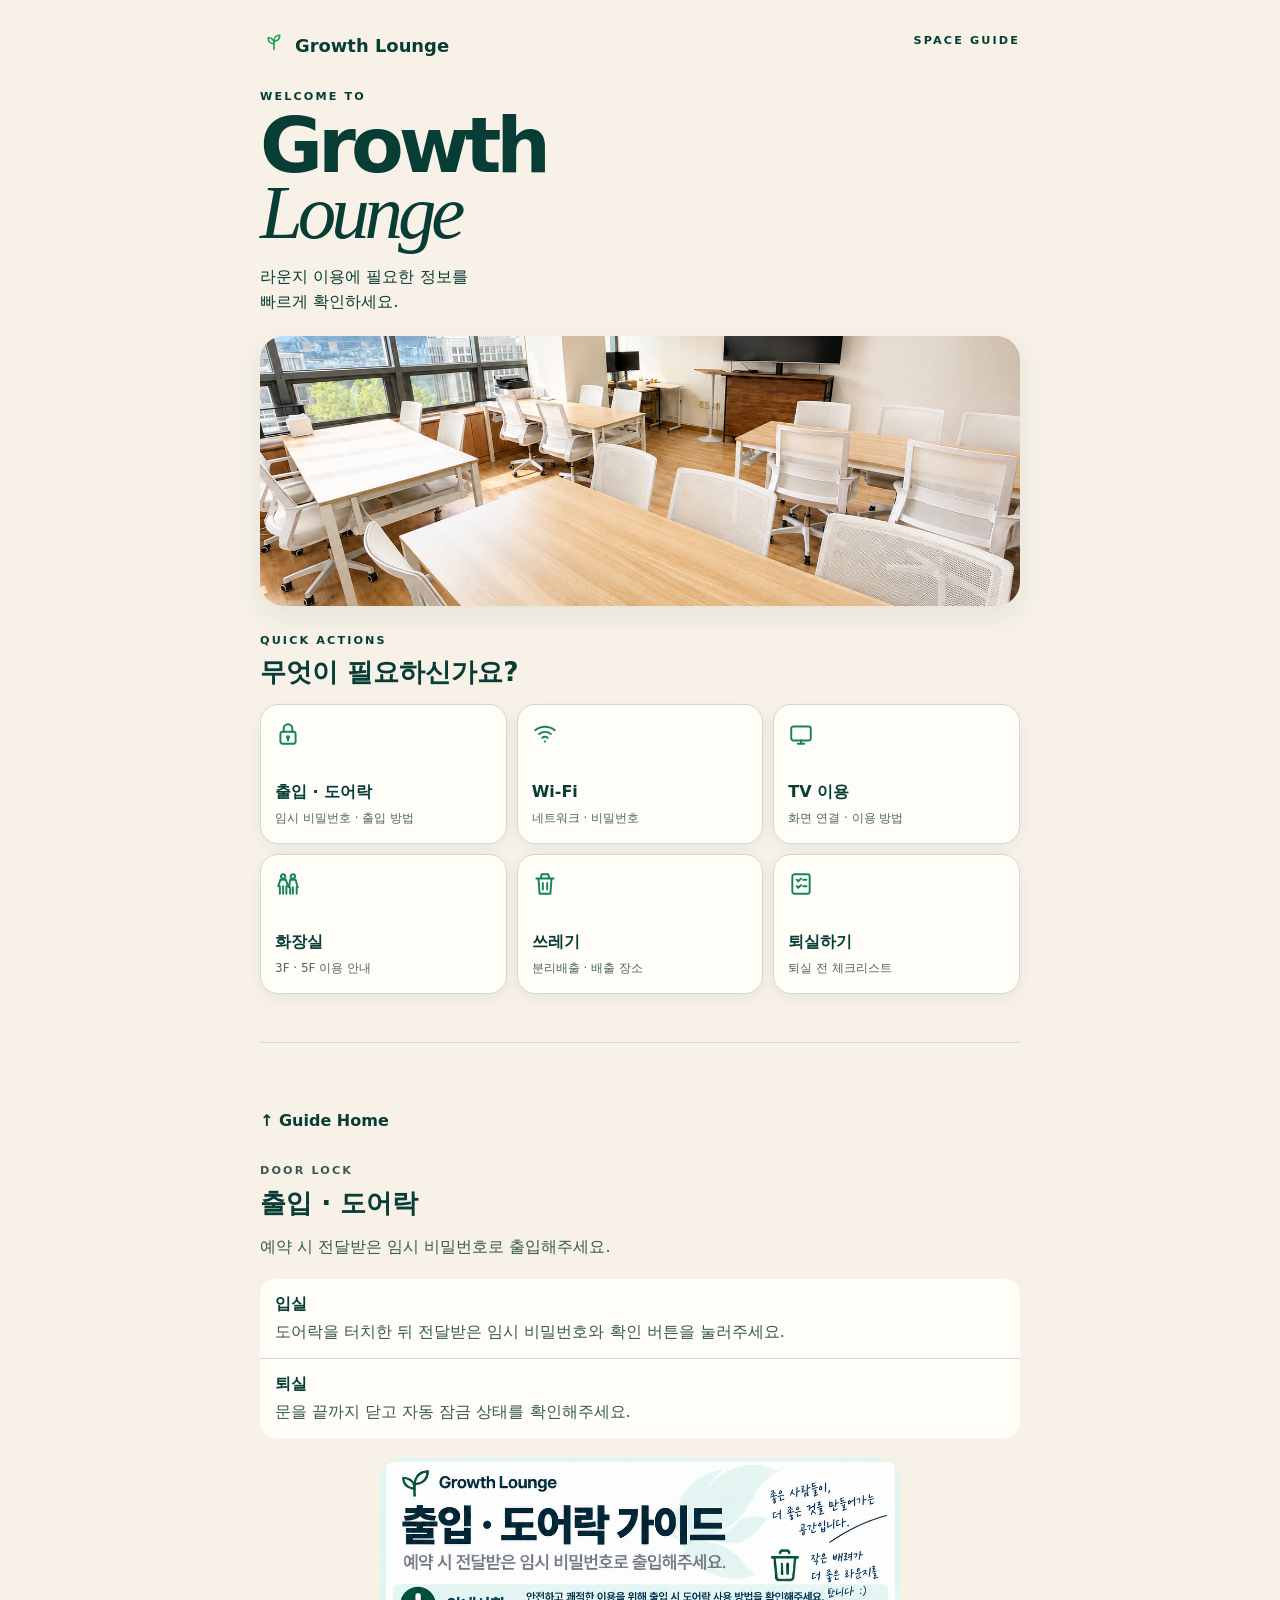
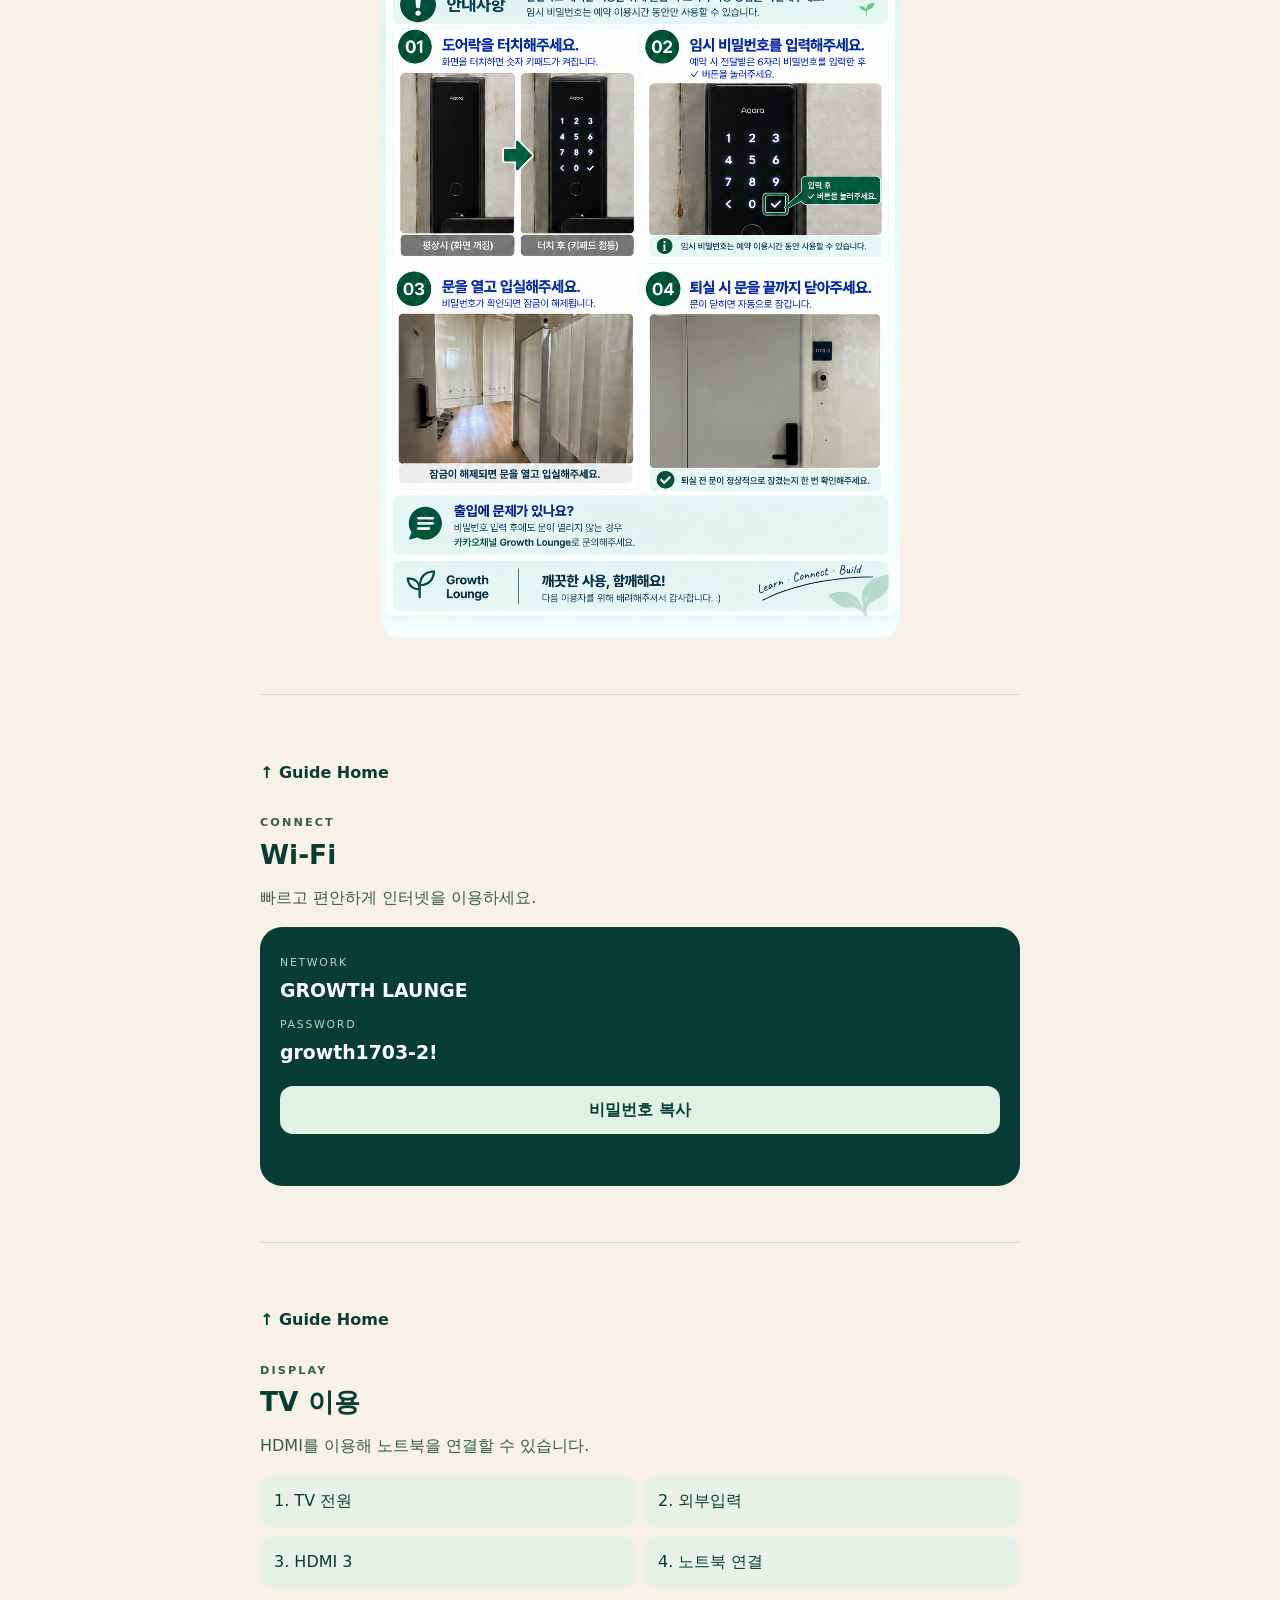
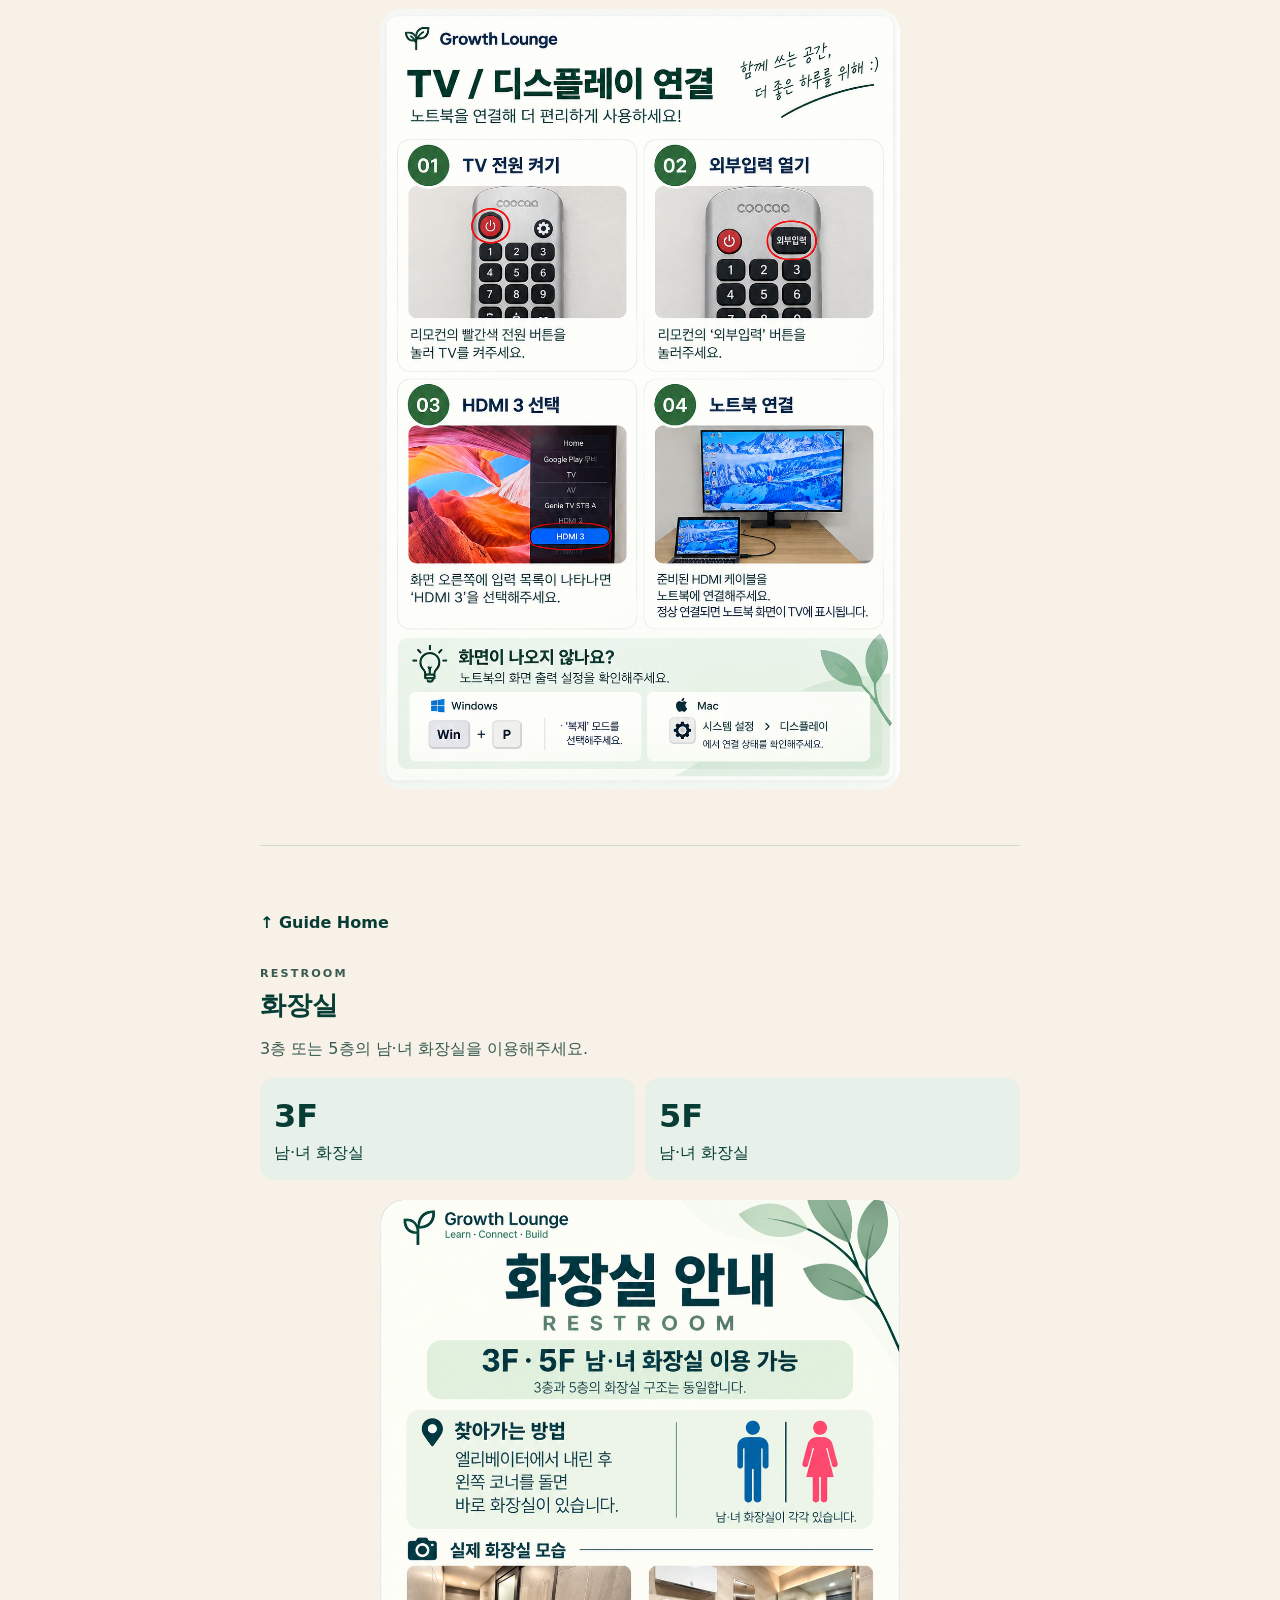
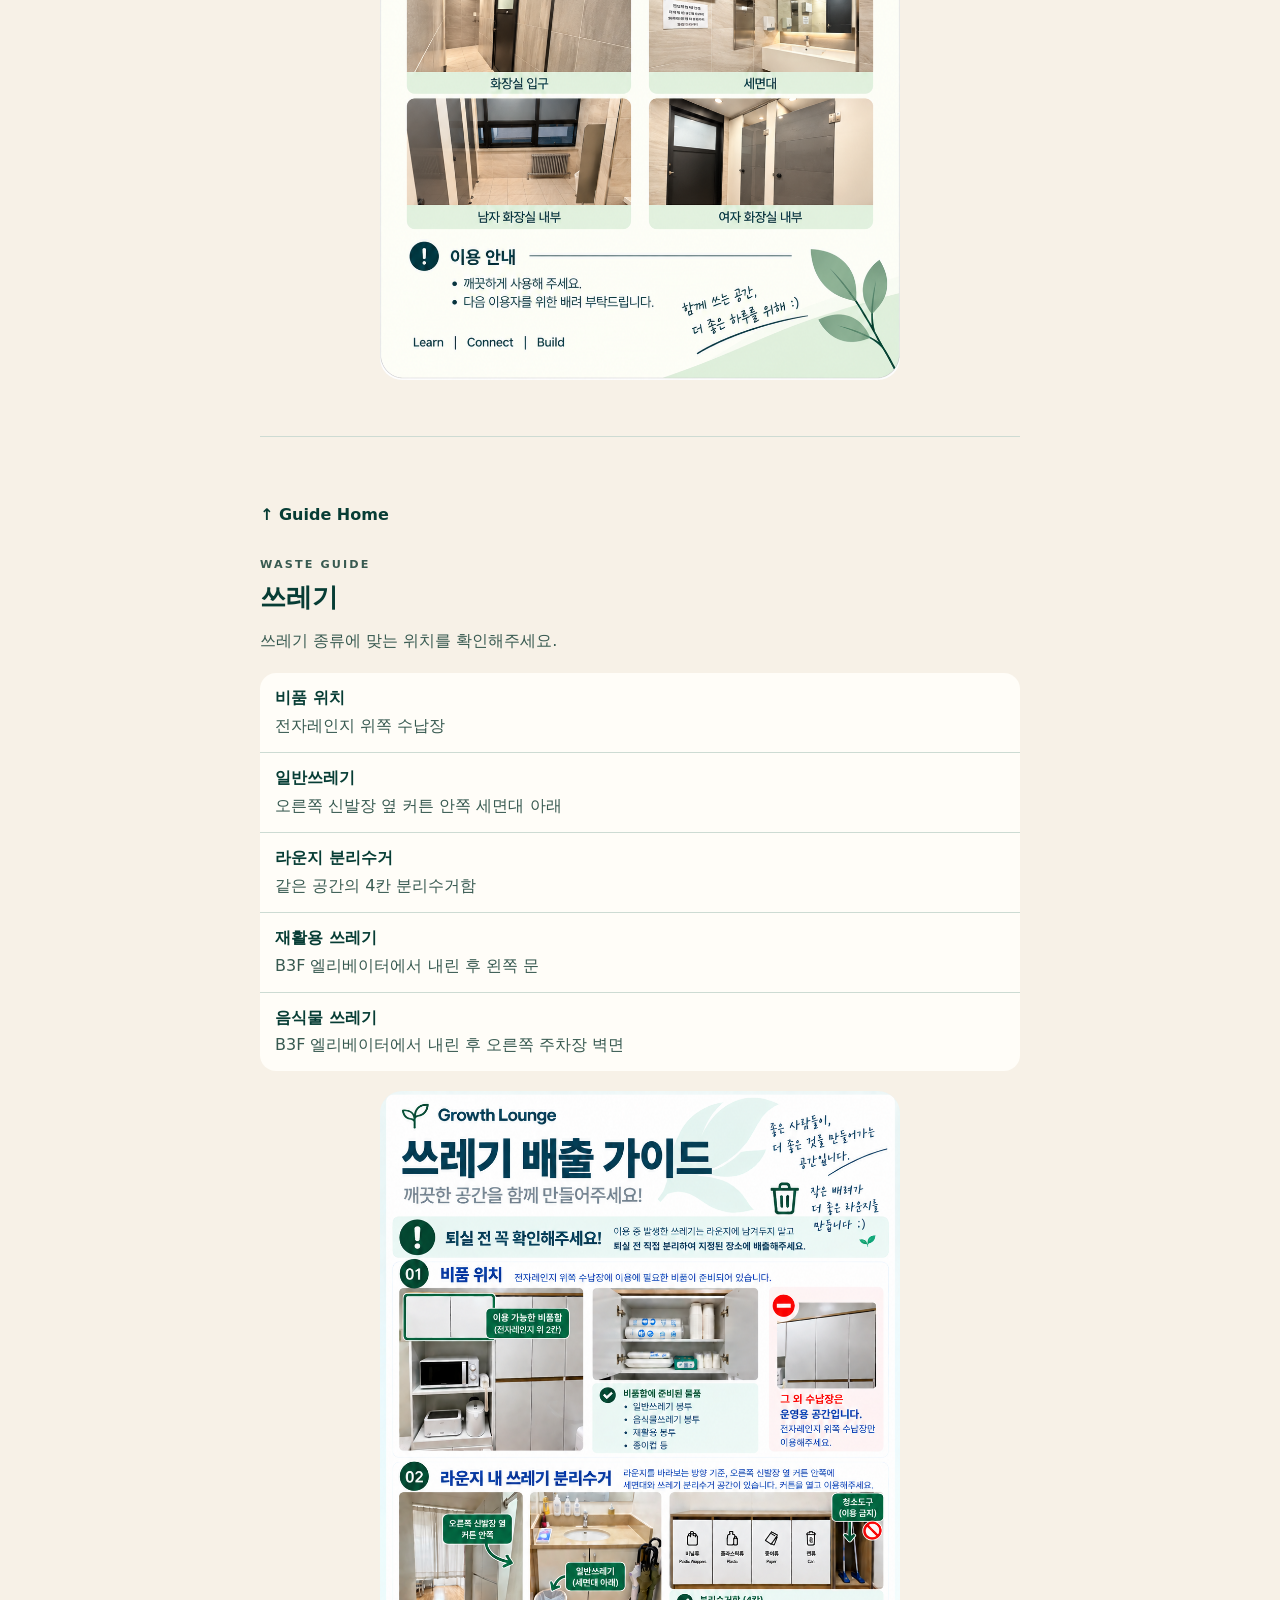
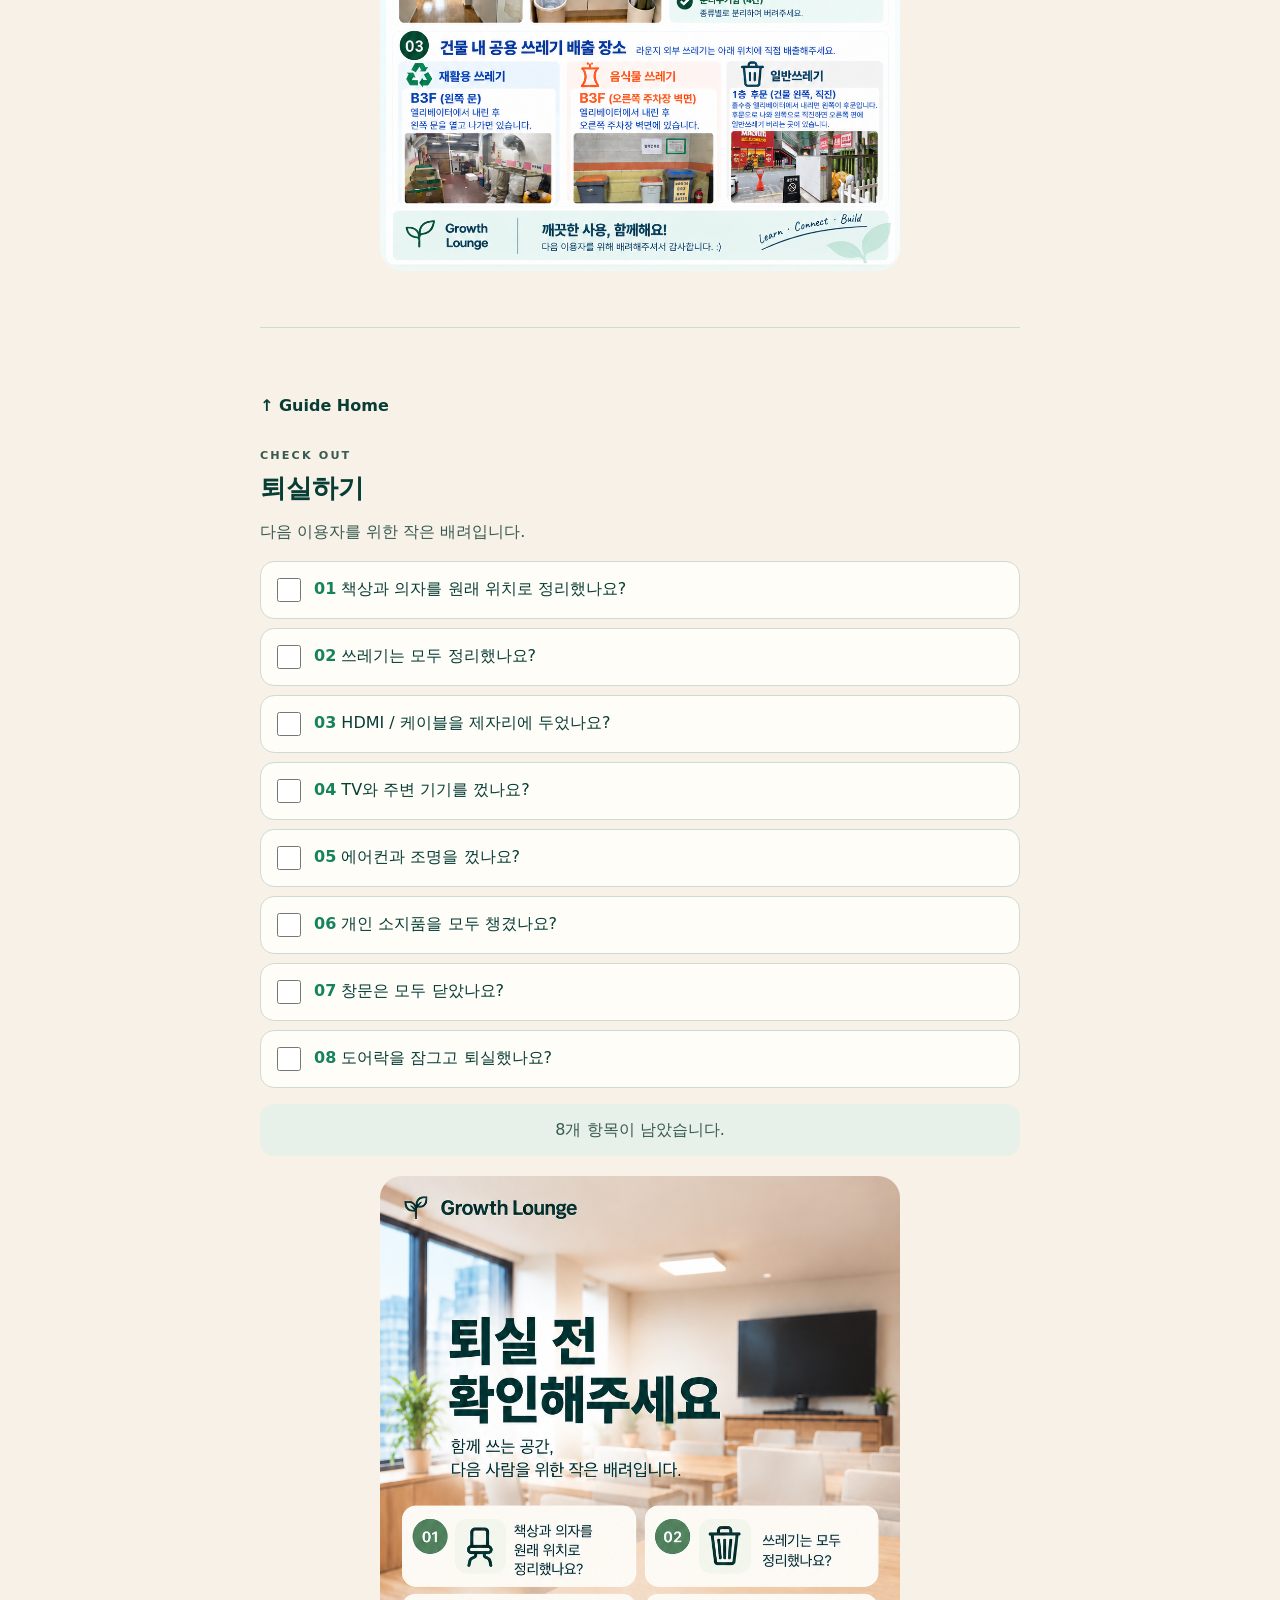
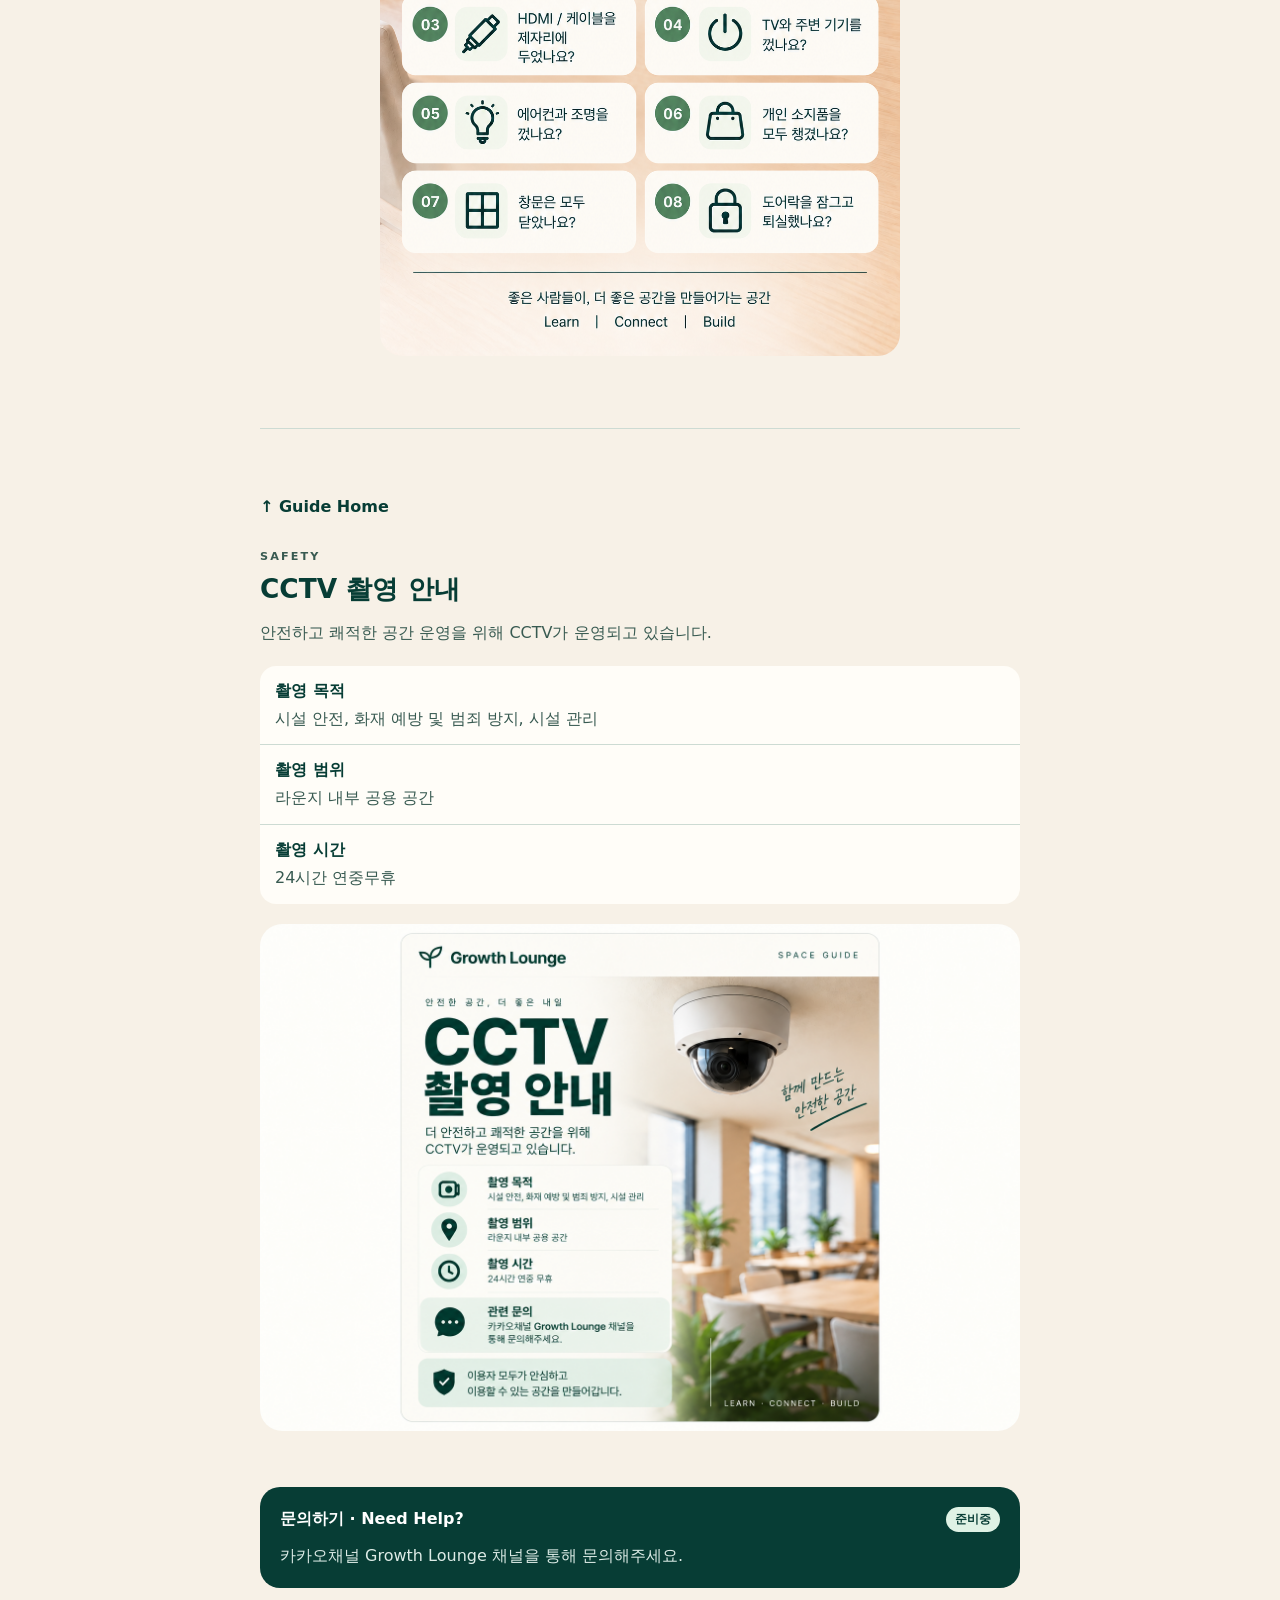
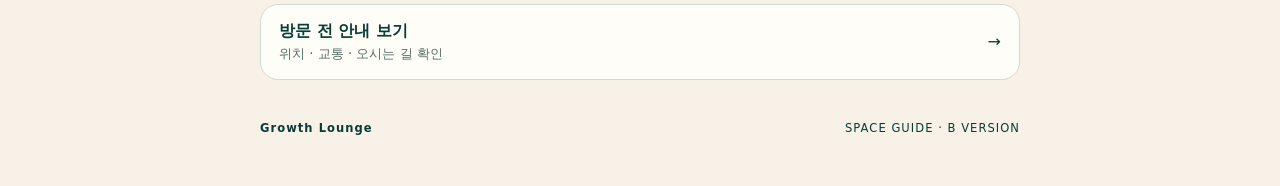
==== commit 573410ba: "fix: align guide home icons" ====
--- a/guide-home/index.html
+++ b/guide-home/index.html
@@ -8,7 +8,7 @@
   <title>Guide Home | Growth Lounge</title>
   <link rel="icon" href="data:image/svg+xml,%3Csvg xmlns='http://www.w3.org/2000/svg' viewBox='0 0 32 32'%3E%3Ccircle cx='16' cy='16' r='15' fill='%23073d35'/%3E%3Cpath d='M16 23V12m0 5c-5 0-8-3-8-7 5 0 8 3 8 7Zm0-3c5 0 8-3 8-7-5 0-8 3-8 7Z' fill='none' stroke='%23dff2e5' stroke-width='2'/%3E%3C/svg%3E">
   <link rel="stylesheet" href="style.css">
-  <style>.sprout svg{width:20px;height:20px;fill:none;stroke:currentColor;stroke-width:1.8;stroke-linecap:round;stroke-linejoin:round}.quick-grid .icon{display:block;width:26px;height:26px;font-size:0}.quick-grid .icon svg{display:block;width:100%;height:100%;fill:none;stroke:currentColor;stroke-width:1.8;stroke-linecap:round;stroke-linejoin:round}</style>
+  <style>.sprout{border:0}.sprout svg{width:20px;height:20px;fill:none;stroke:currentColor;stroke-width:1.8;stroke-linecap:round;stroke-linejoin:round}.quick-grid .icon{display:block;width:26px;height:26px;font-size:0}.quick-grid .icon svg{display:block;width:100%;height:100%;fill:none;stroke:currentColor;stroke-width:1.8;stroke-linecap:round;stroke-linejoin:round}</style>
 </head>
 <body>
   <a class="skip-link" href="#main">본문으로 바로가기</a>
@@ -27,8 +27,8 @@
           <a href="#wifi"><span class="icon" aria-hidden="true"><svg viewBox="0 0 24 24"><path d="M3 8.5a14 14 0 0 1 18 0"/><path d="M6.5 12a9 9 0 0 1 11 0"/><path d="M9.5 15.5a4 4 0 0 1 5 0"/><circle cx="12" cy="19" r="1" fill="currentColor" stroke="none"/></svg></span><b>Wi-Fi</b><small>네트워크 · 비밀번호</small></a>
           <a href="#tv"><span class="icon" aria-hidden="true"><svg viewBox="0 0 24 24"><rect x="3" y="5" width="18" height="13" rx="2"/><path d="M9 21h6M12 18v3"/></svg></span><b>TV 이용</b><small>화면 연결 · 이용 방법</small></a>
           <a href="#restroom"><span class="icon" aria-hidden="true"><svg viewBox="0 0 24 24"><circle cx="7.5" cy="5" r="2"/><circle cx="16.5" cy="5" r="2"/><path d="M4.5 21v-7H3l2-6h5l2 6h-1.5v7M14 21v-6h-1l1-7h5l2 7h-1v6M7.5 14v7M16.5 15v6"/></svg></span><b>화장실</b><small>3F · 5F 이용 안내</small></a>
-          <a href="#waste"><span class="icon" aria-hidden="true"><svg viewBox="0 0 24 24"><path d="m9 5 3-3 3 3M12 2v6M18.5 9l4 1-1 4M22 10l-5 3M16 20l-3 2-3-2M13 22v-6M5.5 15l-4-1 1-4M2 14l5-3"/></svg></span><b>쓰레기</b><small>분리배출 · 배출 장소</small></a>
-          <a href="#checkout"><span class="icon" aria-hidden="true"><svg viewBox="0 0 24 24"><circle cx="12" cy="12" r="9"/><path d="m8 12 2.5 2.5L16.5 8"/></svg></span><b>퇴실하기</b><small>퇴실 전 체크리스트</small></a>
+          <a href="#waste"><span class="icon" aria-hidden="true"><svg viewBox="0 0 24 24"><path d="M4 7h16M9 3h6l1 4H8zM6 7l1 14h10l1-14M10 11v6M14 11v6"/></svg></span><b>쓰레기</b><small>분리배출 · 배출 장소</small></a>
+          <a href="#checkout"><span class="icon" aria-hidden="true"><svg viewBox="0 0 24 24"><rect x="4" y="3" width="16" height="18" rx="2"/><path d="m8 8 1.5 1.5L12 7M14 8h3M8 14l1.5 1.5L12 13M14 14h3"/></svg></span><b>퇴실하기</b><small>퇴실 전 체크리스트</small></a>
         </div>
       </nav>
     </section>
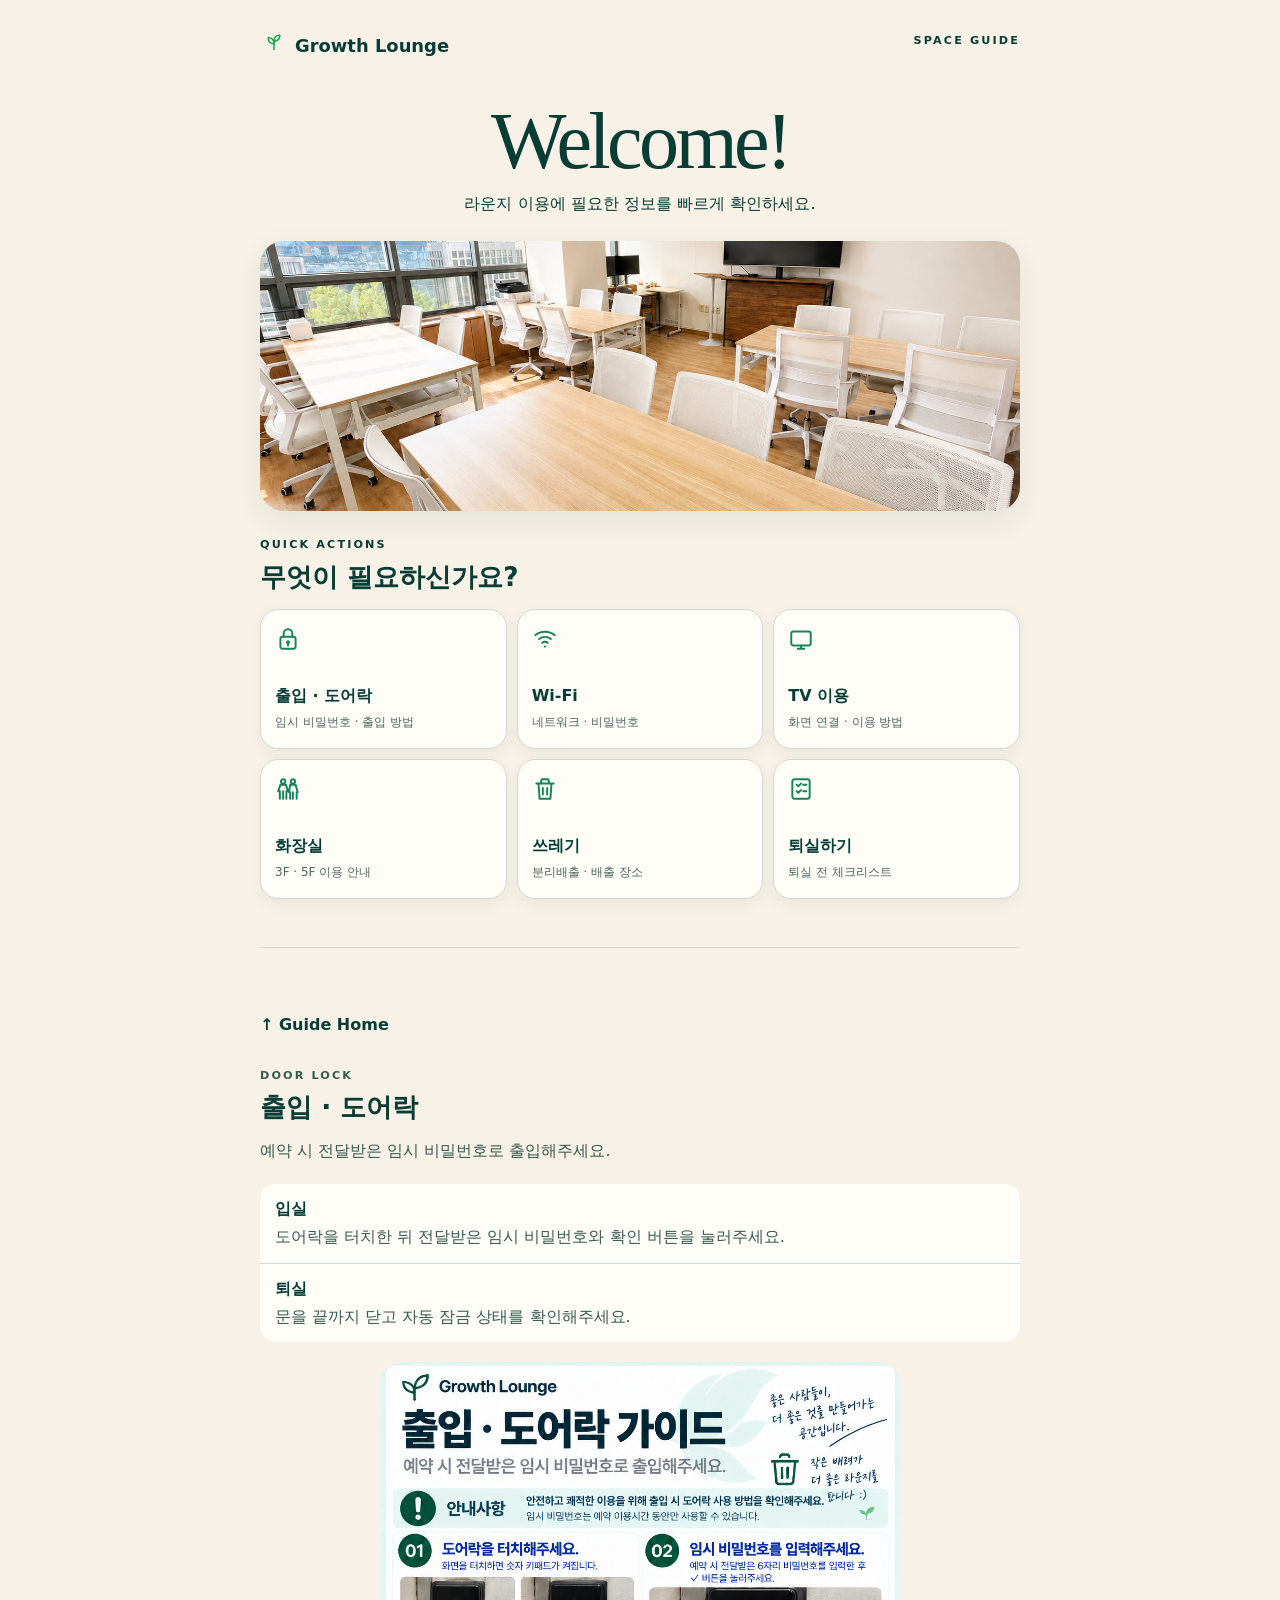
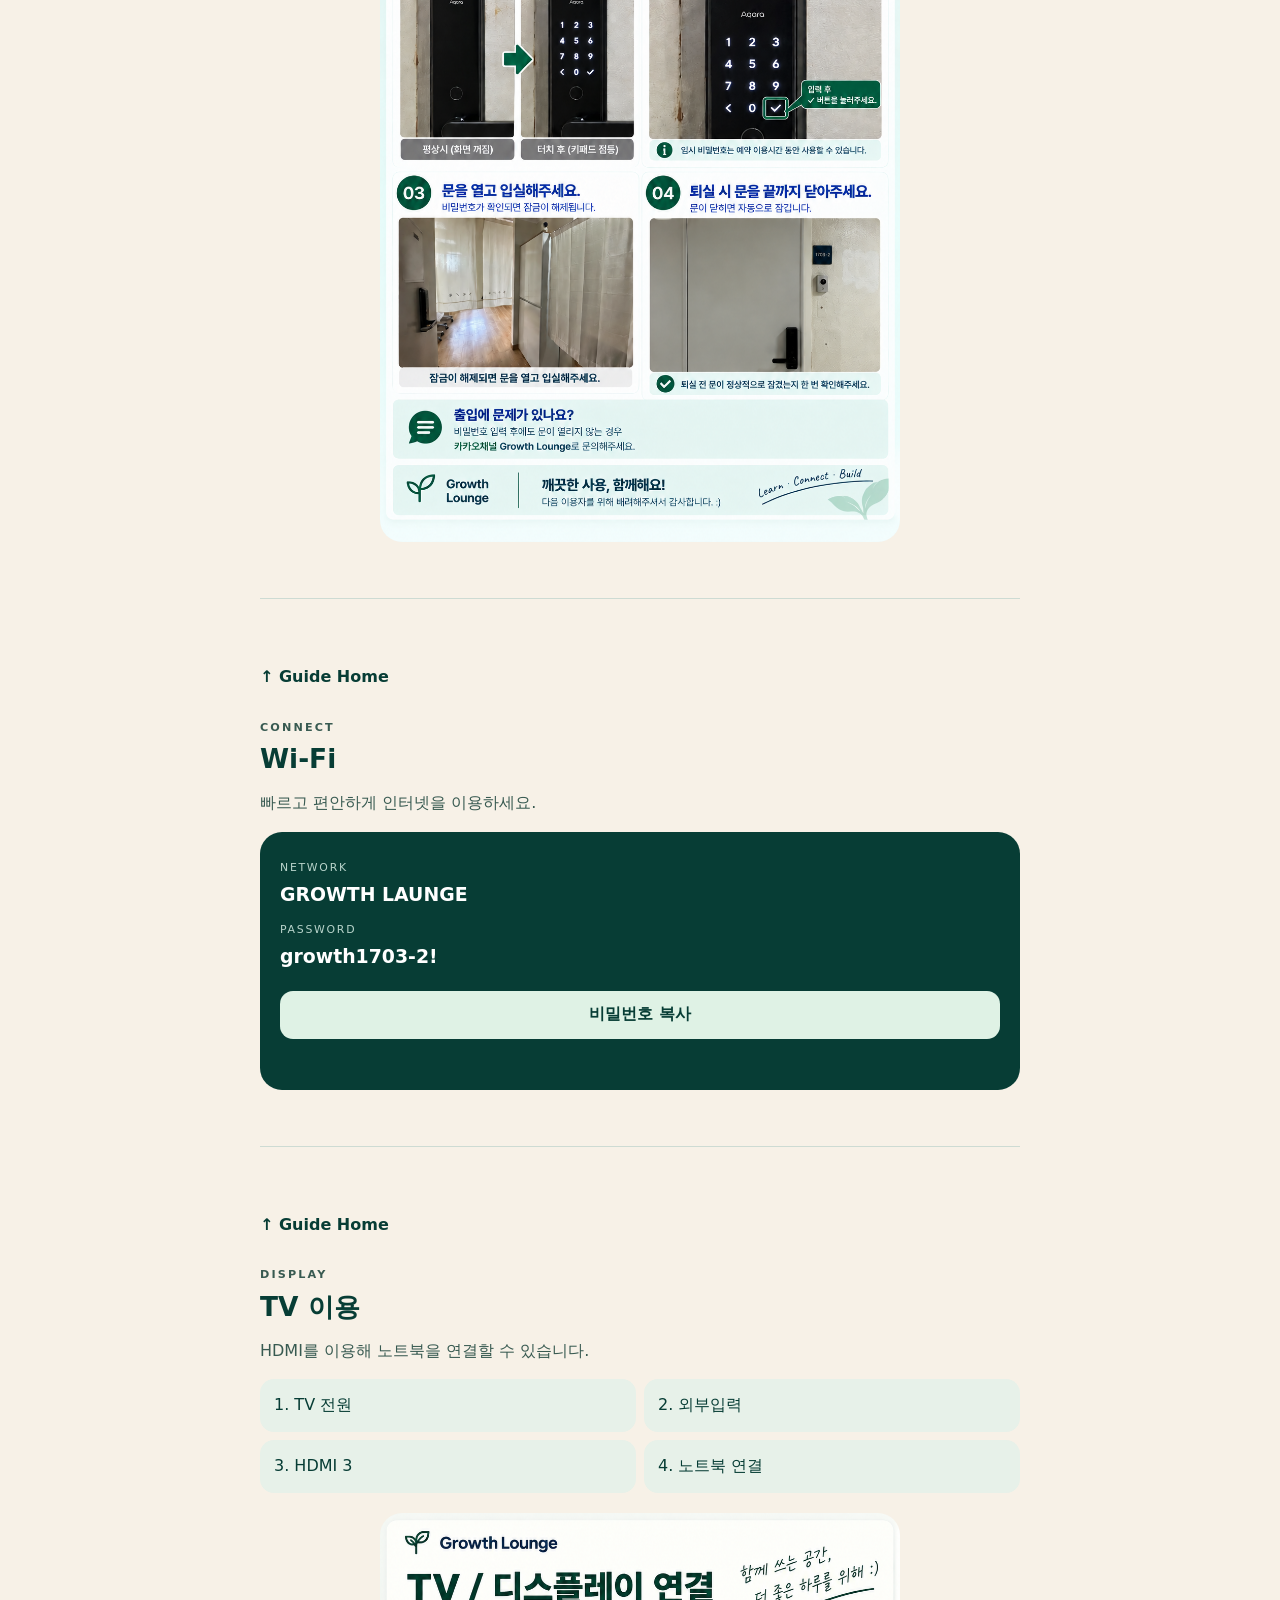
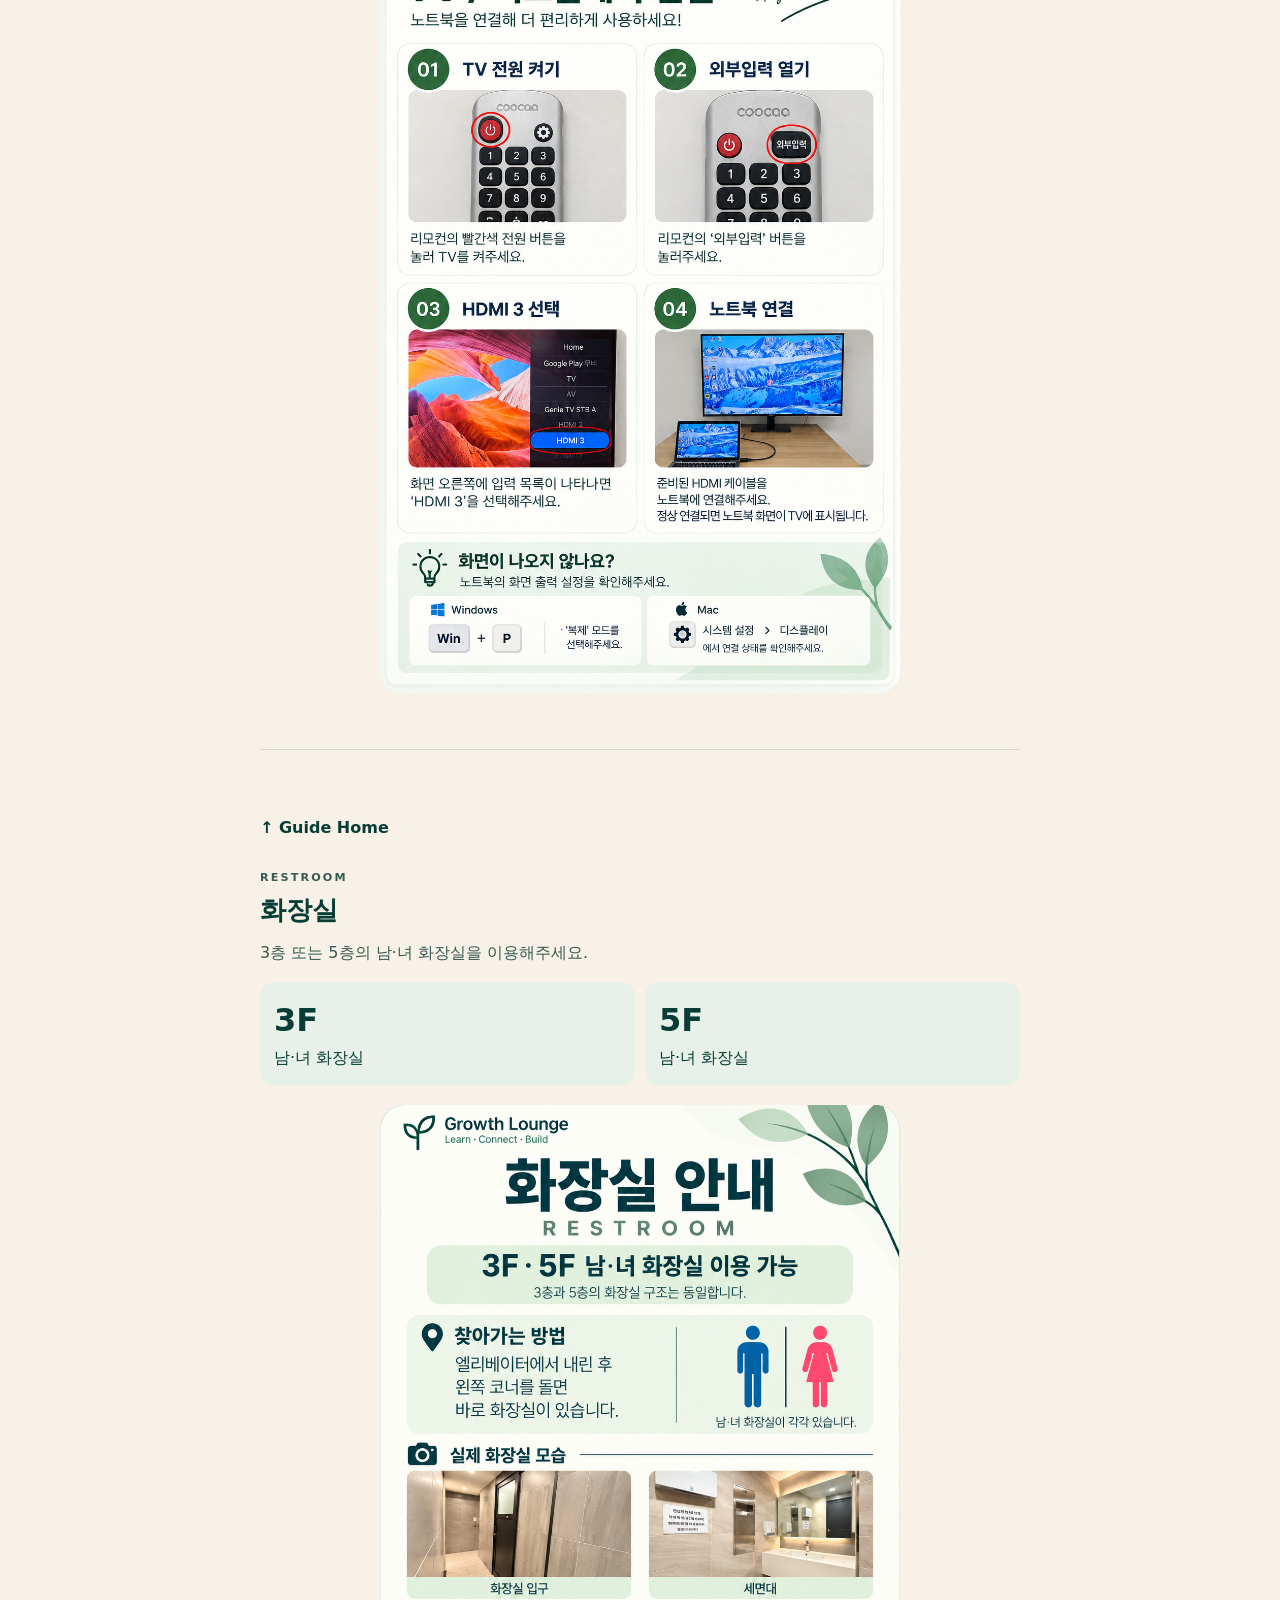
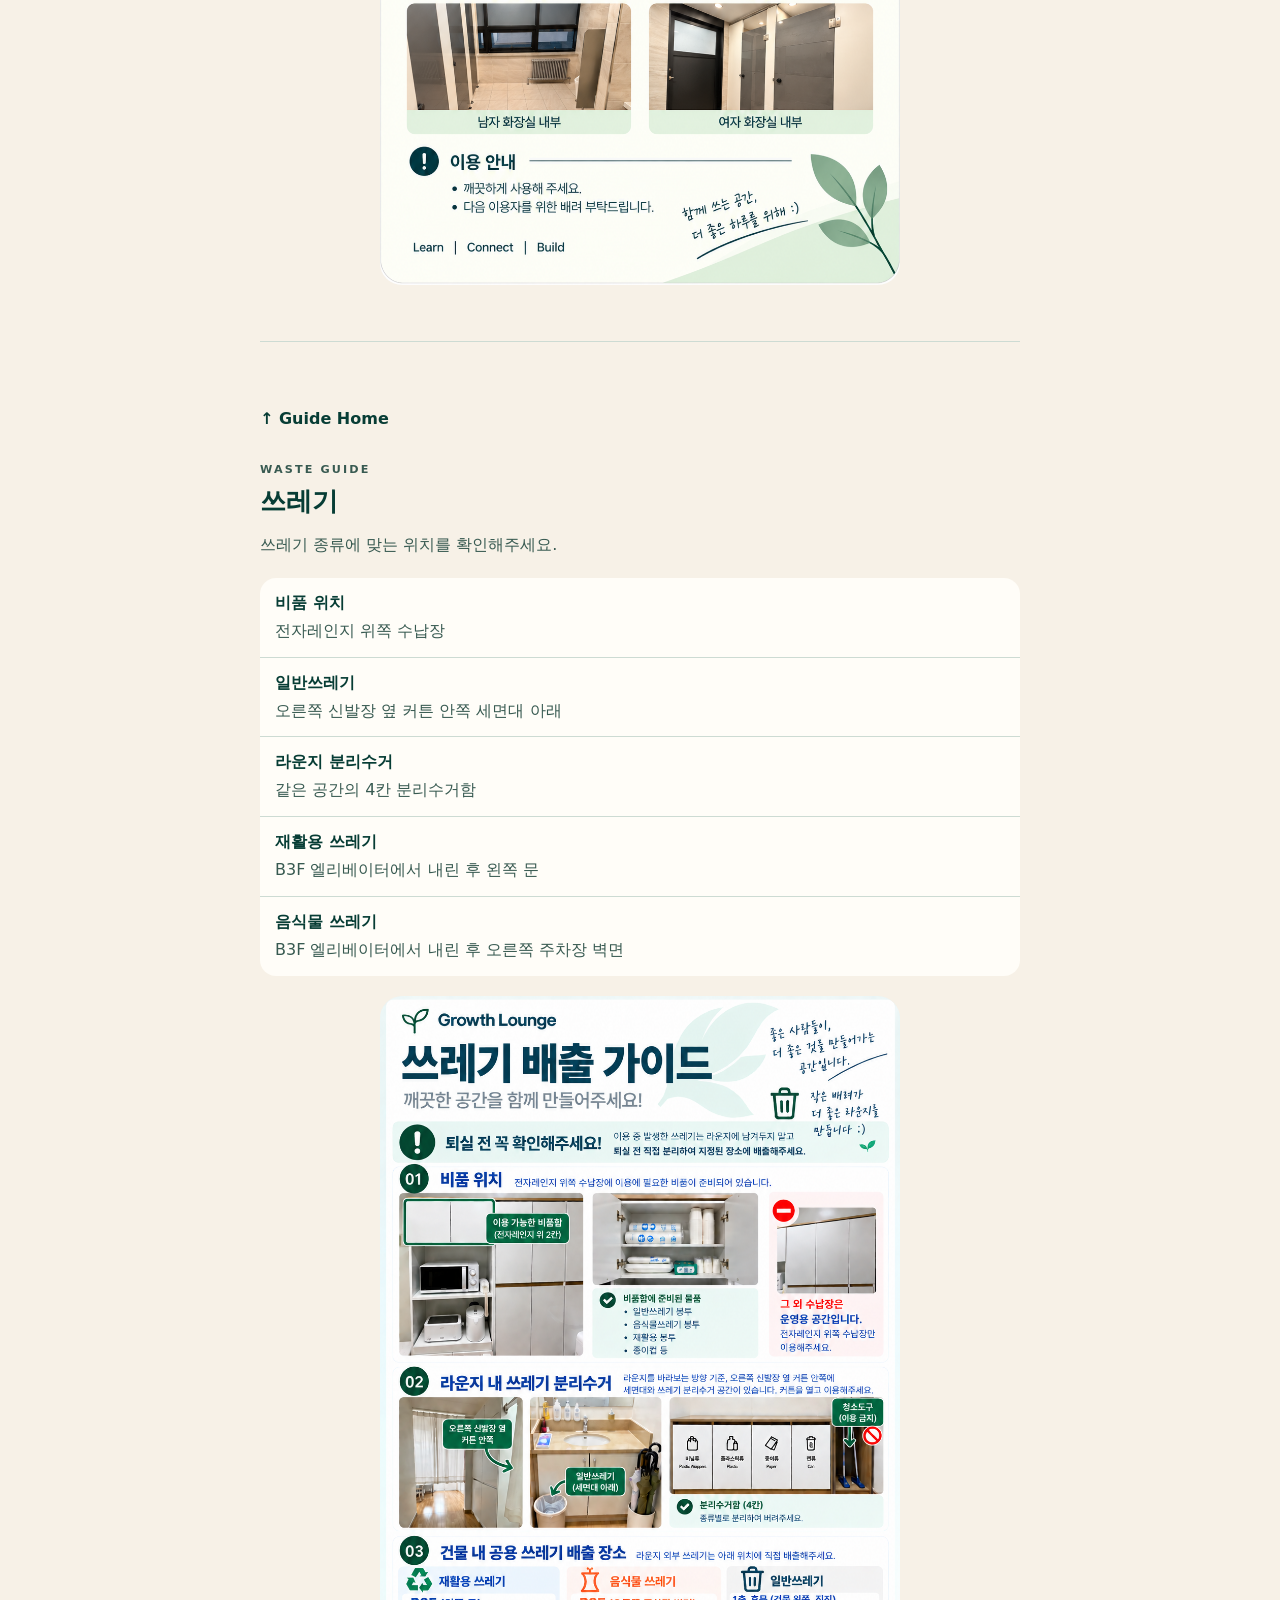
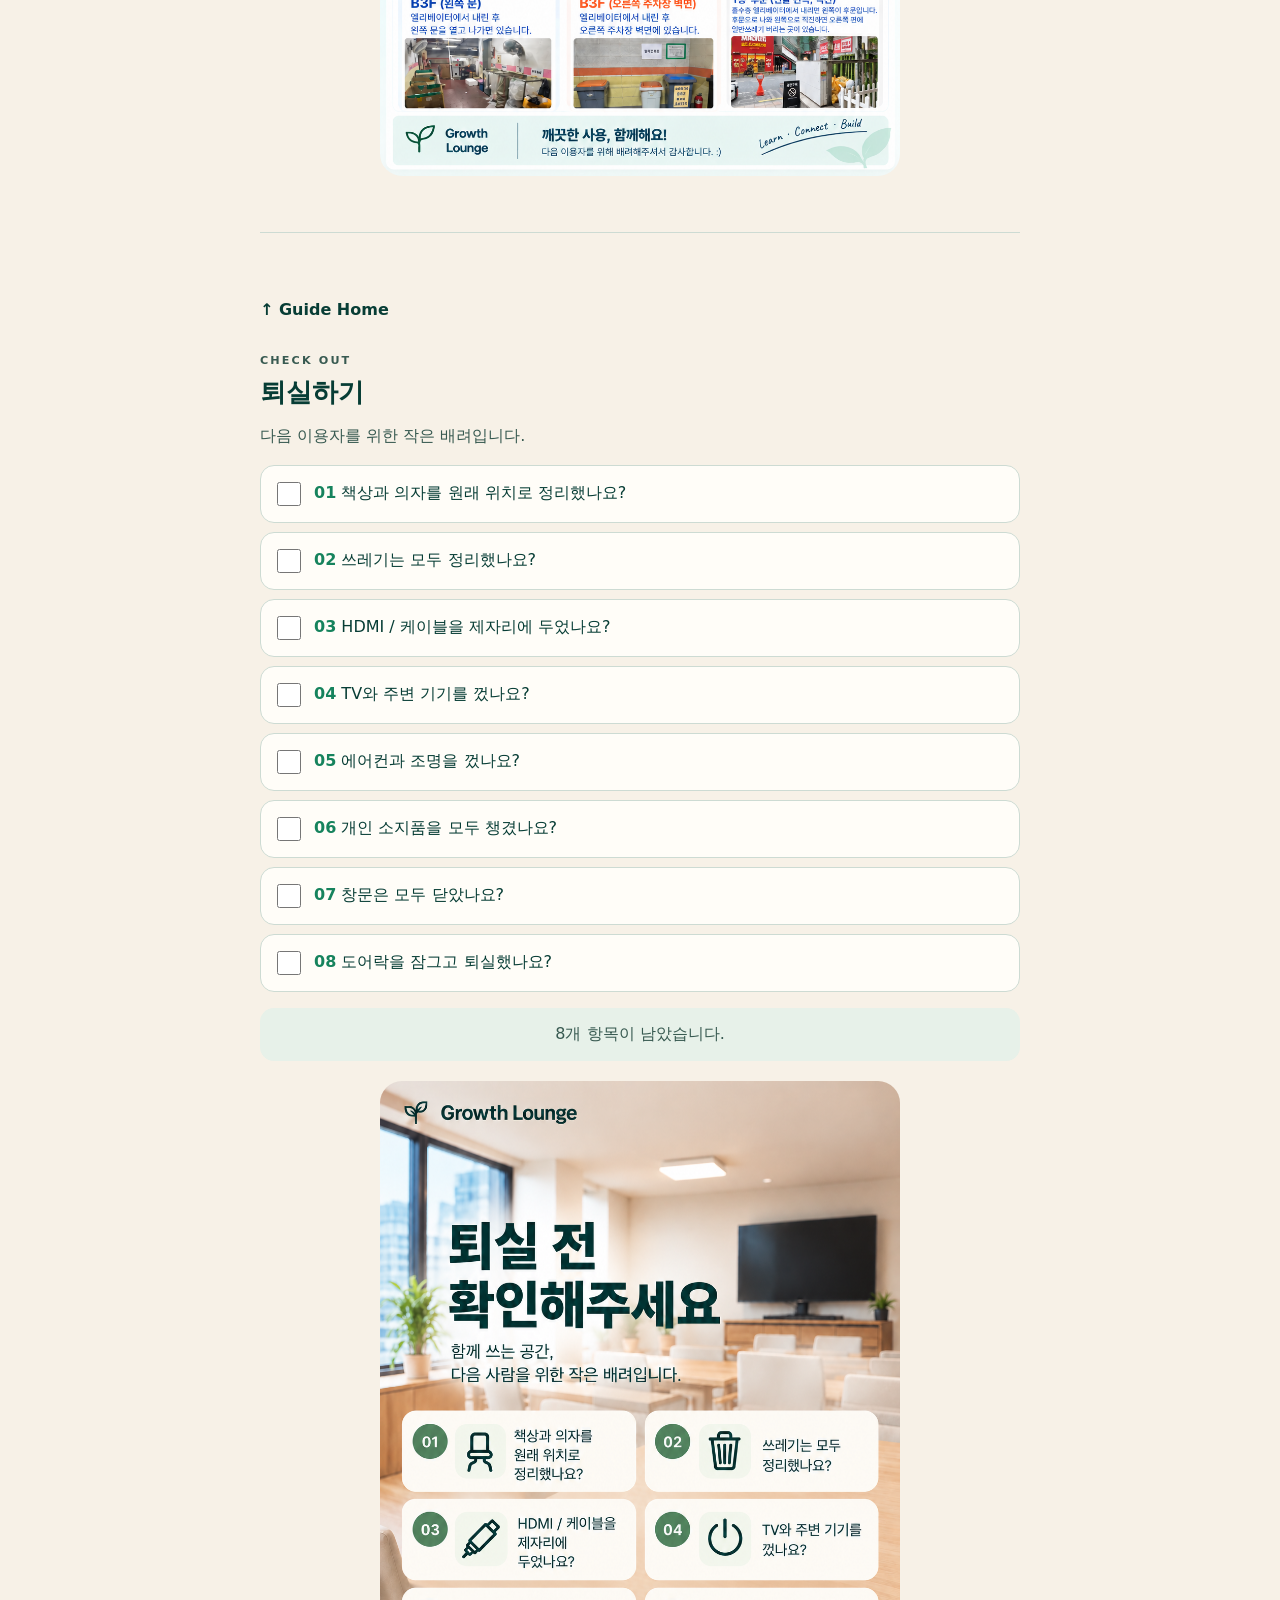
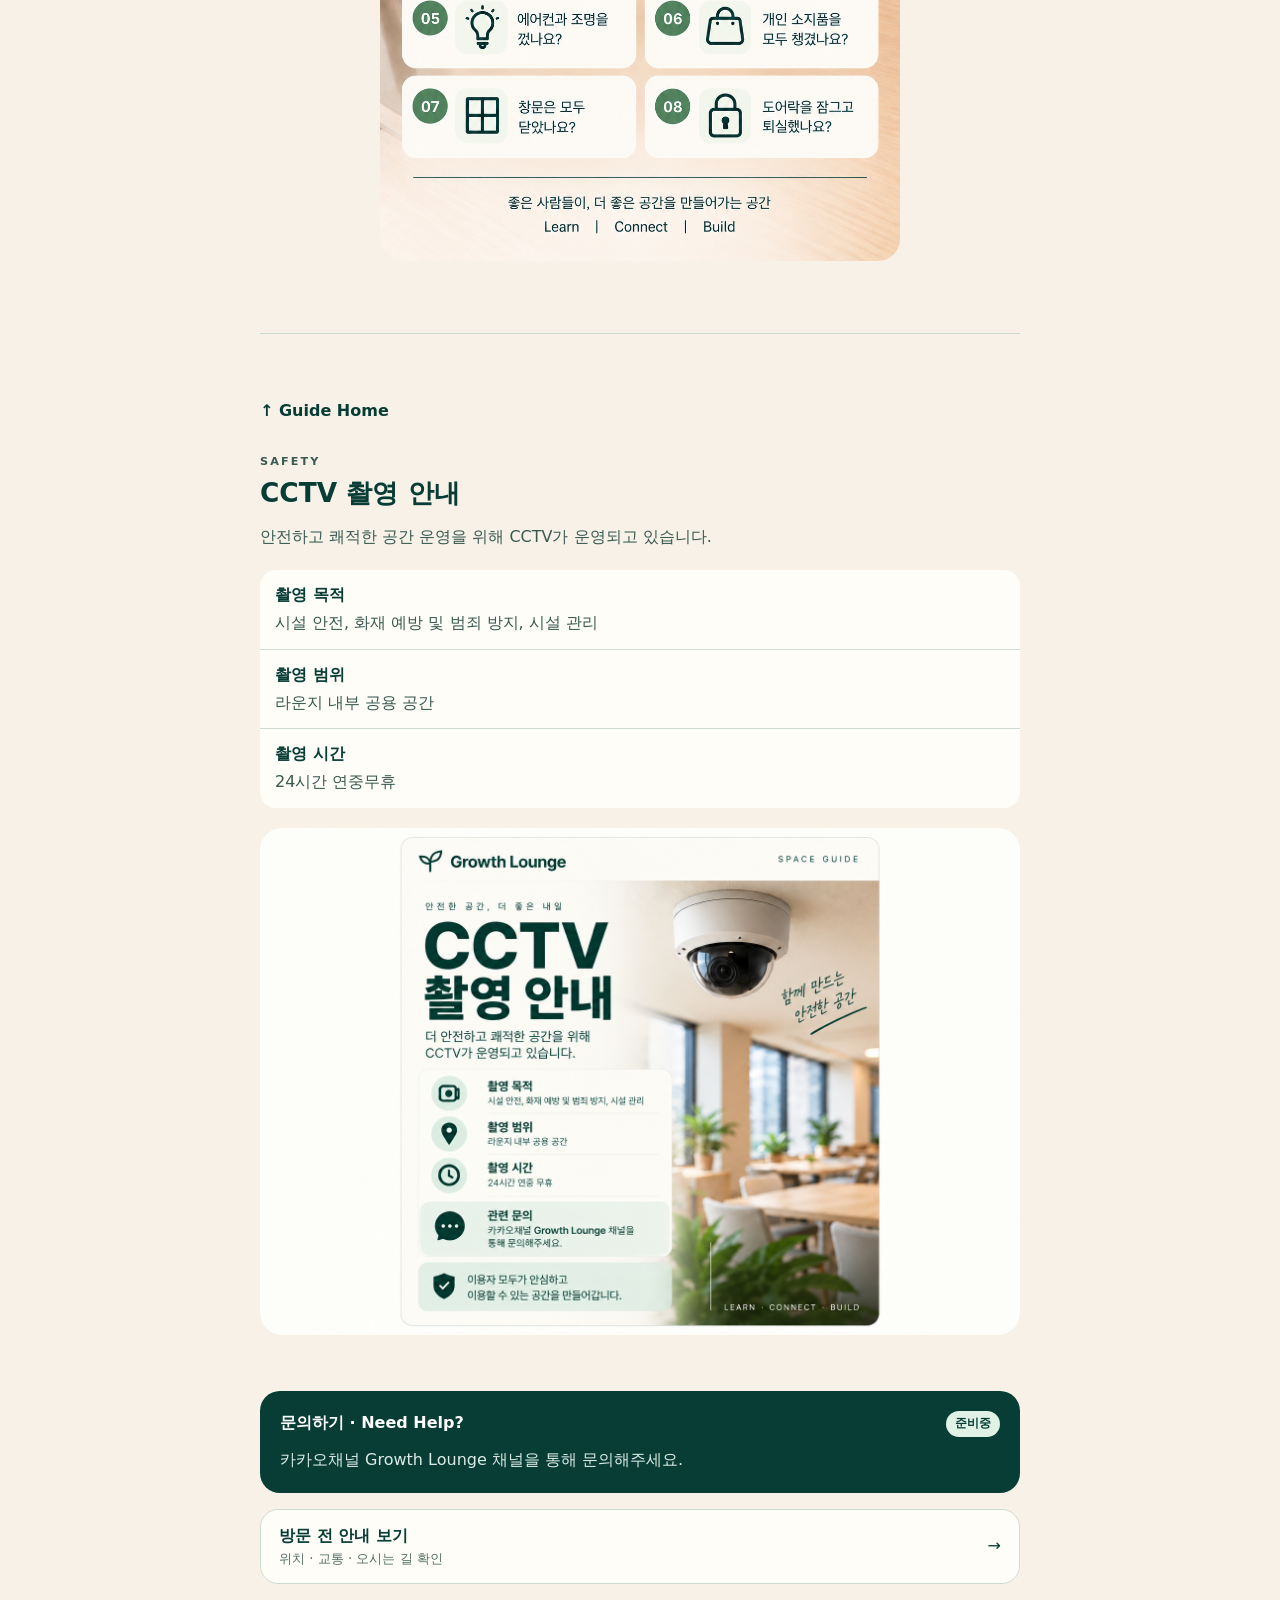
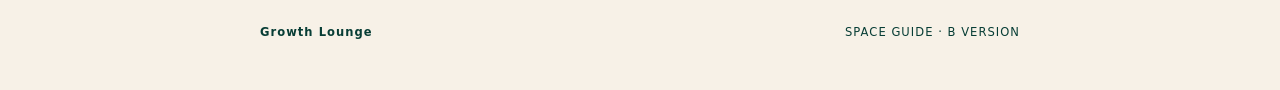
==== commit 6b2d26e4: "refactor: simplify guide home welcome" ====
--- a/guide-home/index.html
+++ b/guide-home/index.html
@@ -8,7 +8,7 @@
   <title>Guide Home | Growth Lounge</title>
   <link rel="icon" href="data:image/svg+xml,%3Csvg xmlns='http://www.w3.org/2000/svg' viewBox='0 0 32 32'%3E%3Ccircle cx='16' cy='16' r='15' fill='%23073d35'/%3E%3Cpath d='M16 23V12m0 5c-5 0-8-3-8-7 5 0 8 3 8 7Zm0-3c5 0 8-3 8-7-5 0-8 3-8 7Z' fill='none' stroke='%23dff2e5' stroke-width='2'/%3E%3C/svg%3E">
   <link rel="stylesheet" href="style.css">
-  <style>.sprout{border:0}.sprout svg{width:20px;height:20px;fill:none;stroke:currentColor;stroke-width:1.8;stroke-linecap:round;stroke-linejoin:round}.quick-grid .icon{display:block;width:26px;height:26px;font-size:0}.quick-grid .icon svg{display:block;width:100%;height:100%;fill:none;stroke:currentColor;stroke-width:1.8;stroke-linecap:round;stroke-linejoin:round}</style>
+  <style>.sprout{border:0}.sprout svg{width:20px;height:20px;fill:none;stroke:currentColor;stroke-width:1.8;stroke-linecap:round;stroke-linejoin:round}.quick-grid .icon{display:block;width:26px;height:26px;font-size:0}.quick-grid .icon svg{display:block;width:100%;height:100%;fill:none;stroke:currentColor;stroke-width:1.8;stroke-linecap:round;stroke-linejoin:round}.welcome{text-align:center;padding:.8rem 0 .15rem}.welcome h1{margin:0 0 .65rem;font-family:Georgia,"Times New Roman",serif;font-size:clamp(3rem,14vw,5rem);font-weight:400;line-height:1;letter-spacing:-.045em}.welcome>p:last-child{margin:0}</style>
 </head>
 <body>
   <a class="skip-link" href="#main">본문으로 바로가기</a>
@@ -19,7 +19,7 @@
 
   <main id="main">
     <section class="home" id="home" aria-labelledby="home-title">
-      <div class="welcome"><p class="eyebrow">WELCOME TO</p><h1 id="home-title">Growth<br><em>Lounge</em></h1><p>라운지 이용에 필요한 정보를<br>빠르게 확인하세요.</p></div>
+      <div class="welcome"><h1 id="home-title">Welcome!</h1><p>라운지 이용에 필요한 정보를 빠르게 확인하세요.</p></div>
       <img class="hero" src="../images/lounge_hero.png" alt="Growth Lounge 내부 전경" width="1450" height="1085">
       <nav aria-labelledby="quick-title"><div class="section-heading"><p class="eyebrow">QUICK ACTIONS</p><h2 id="quick-title">무엇이 필요하신가요?</h2></div>
         <div class="quick-grid">
